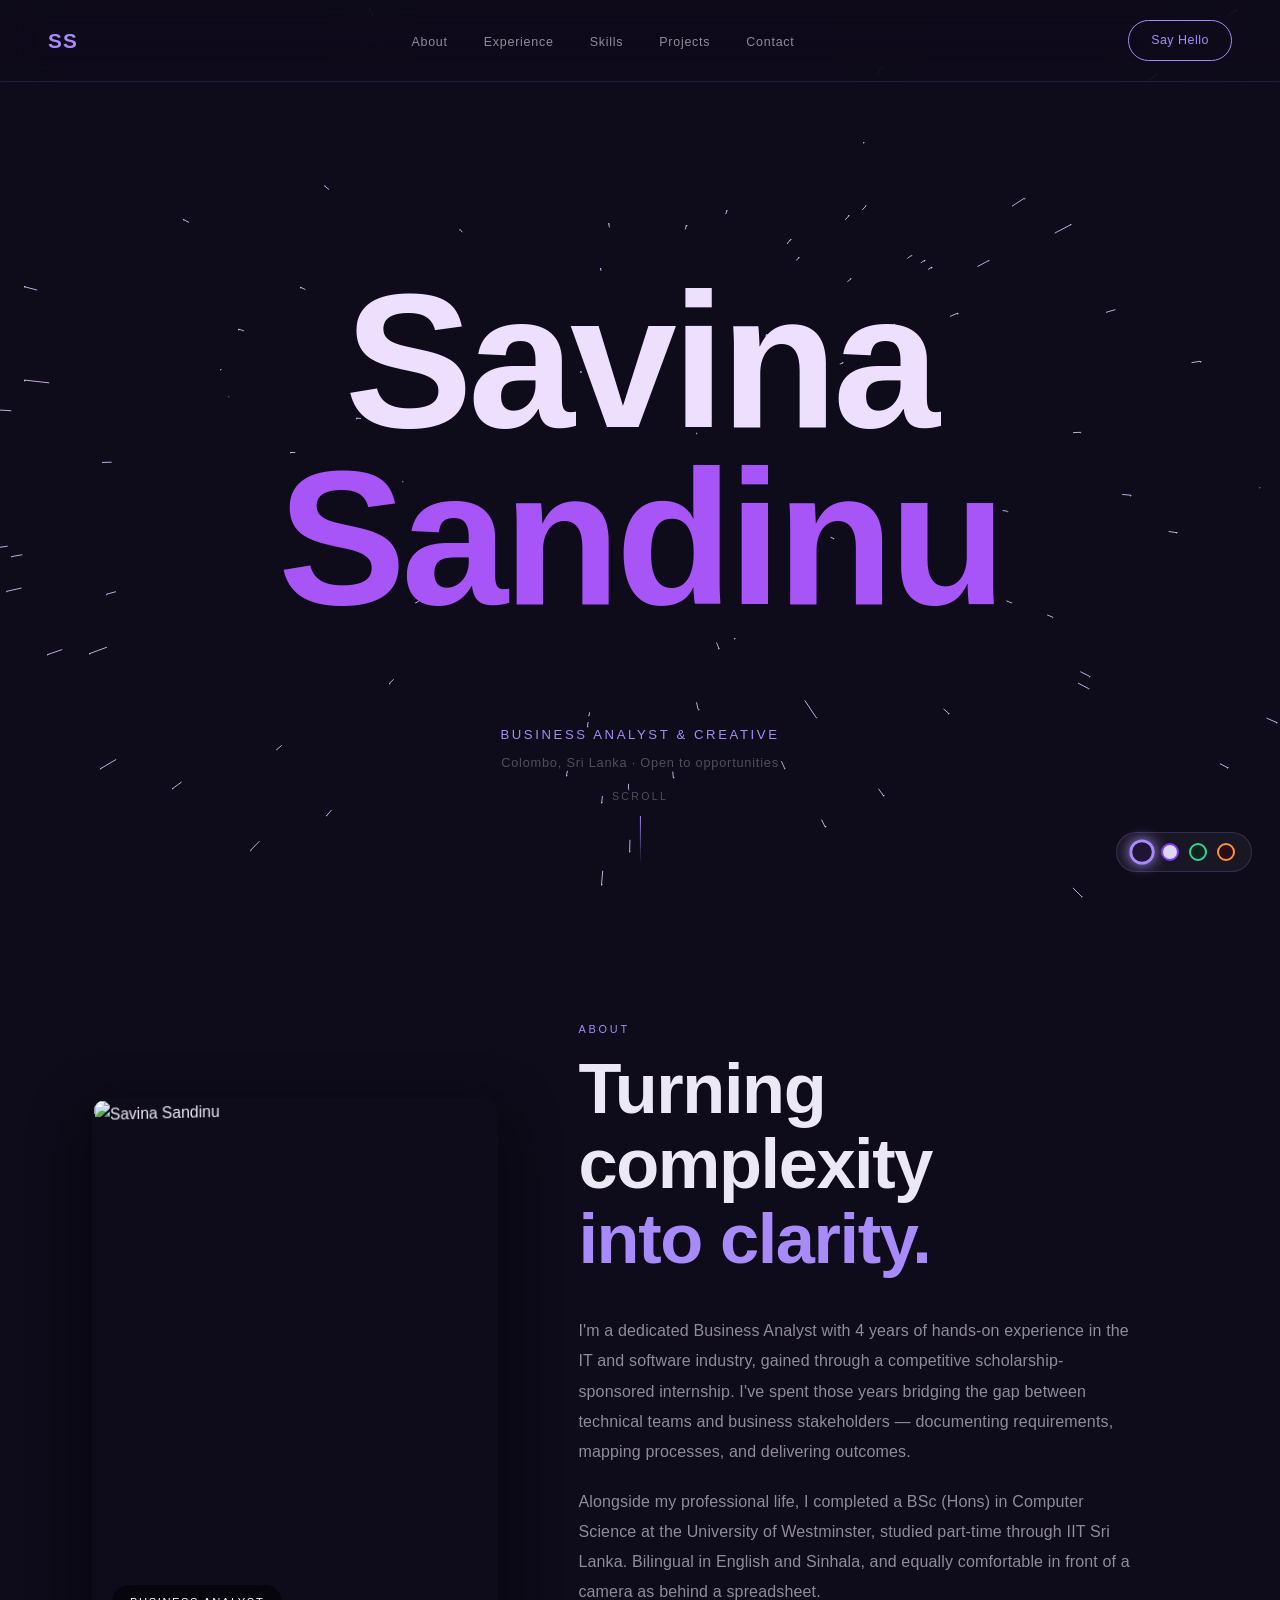
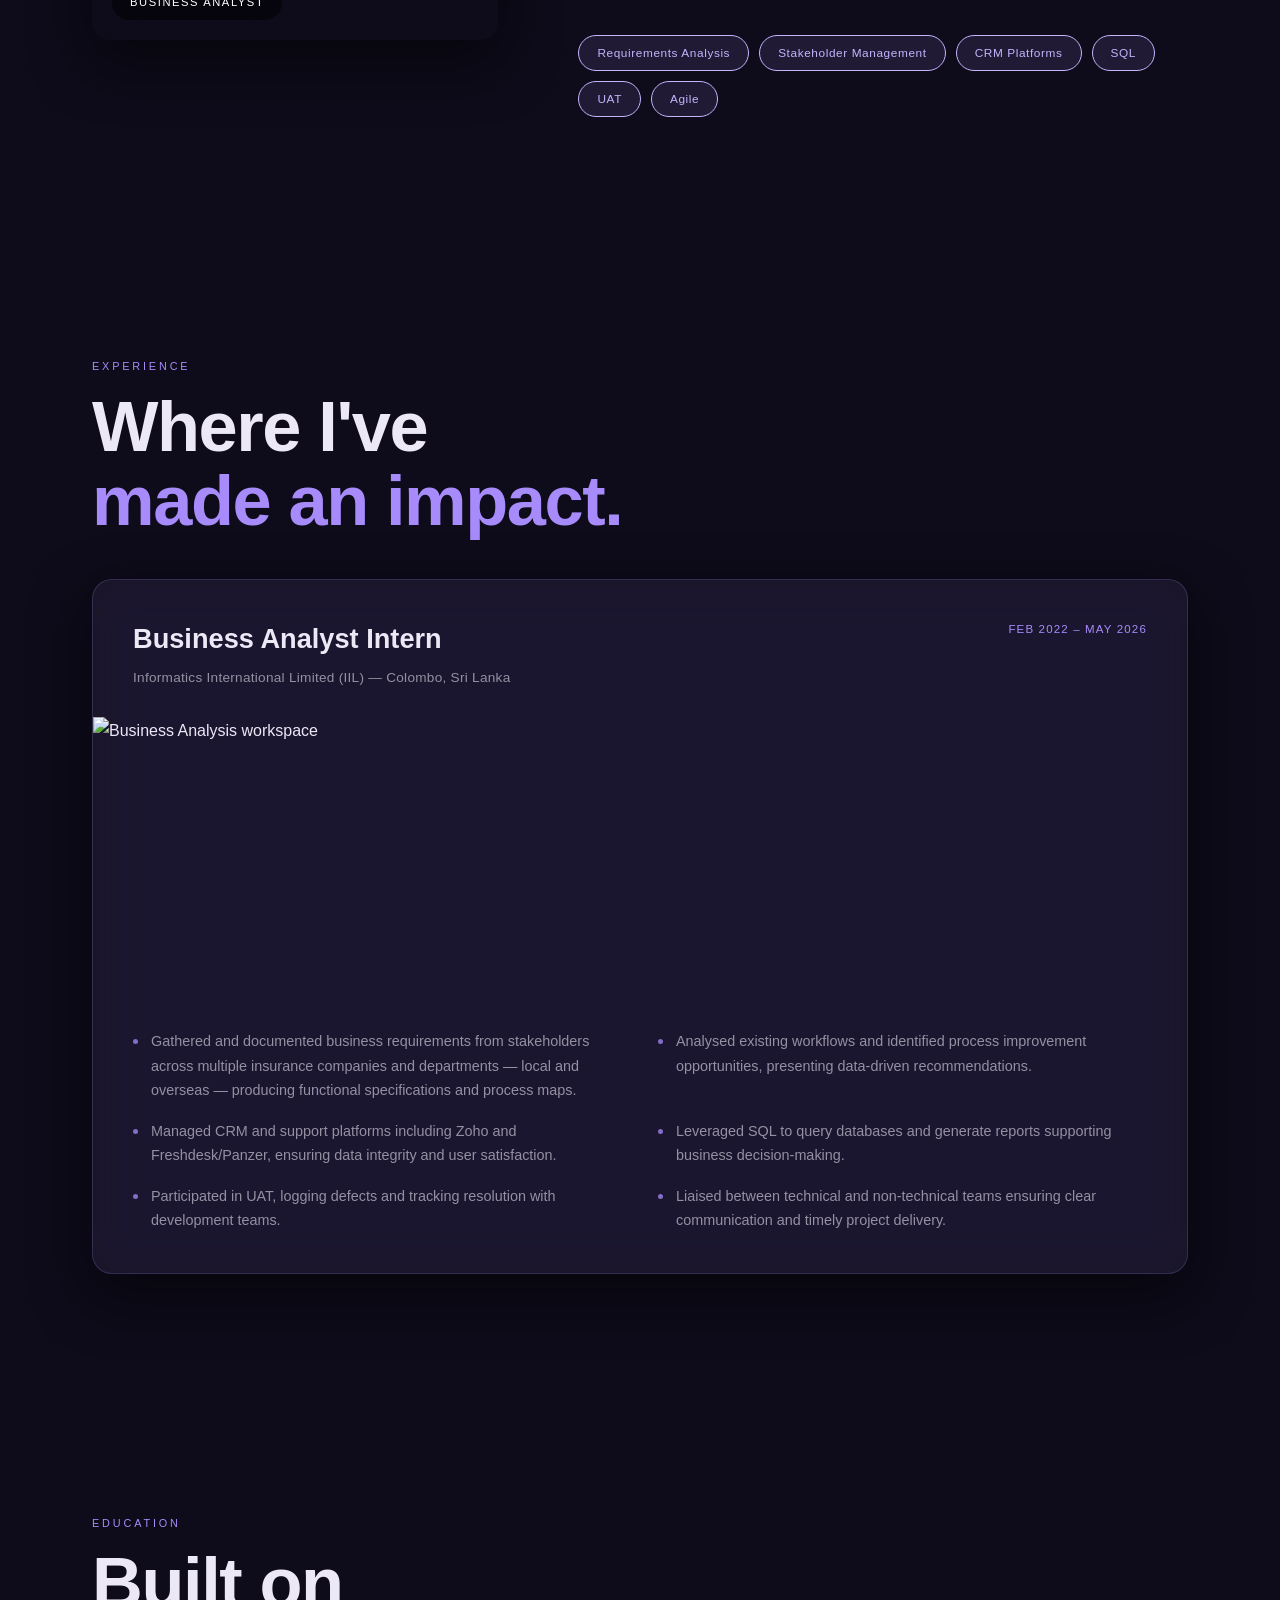
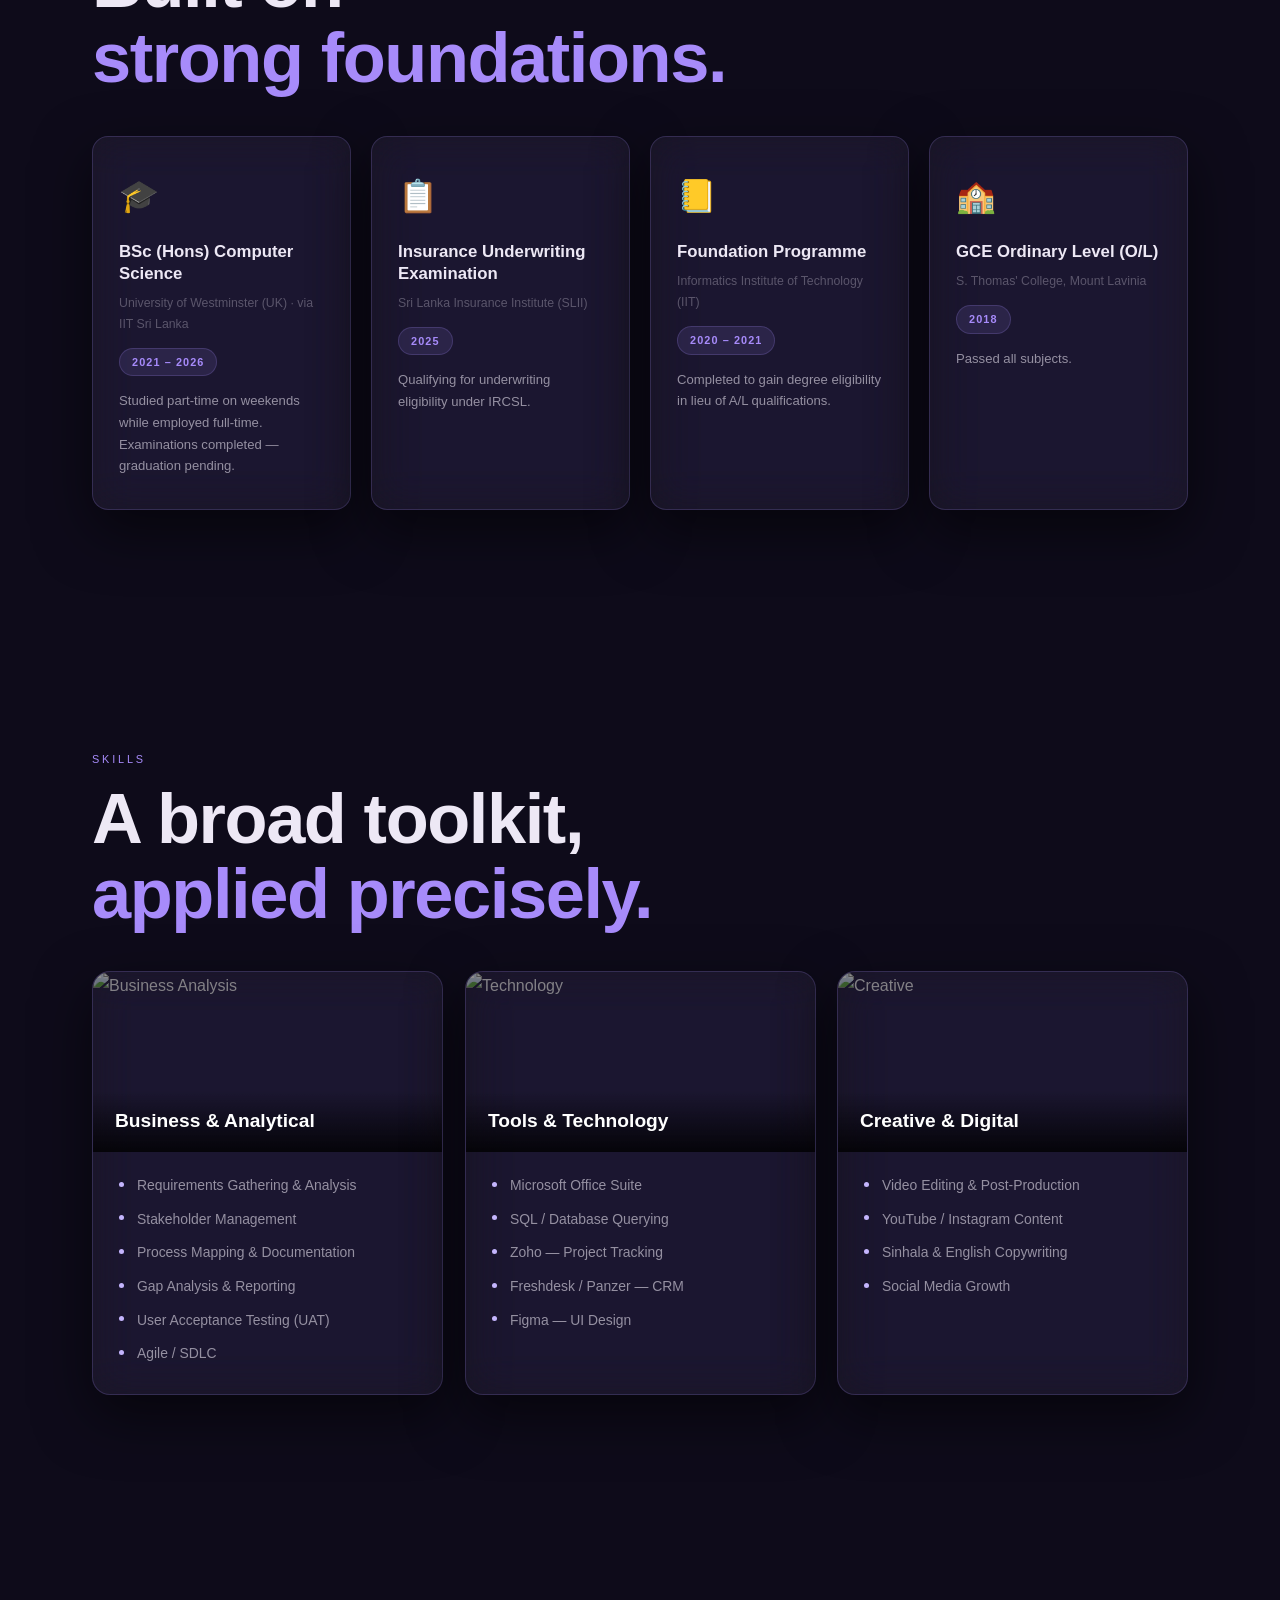
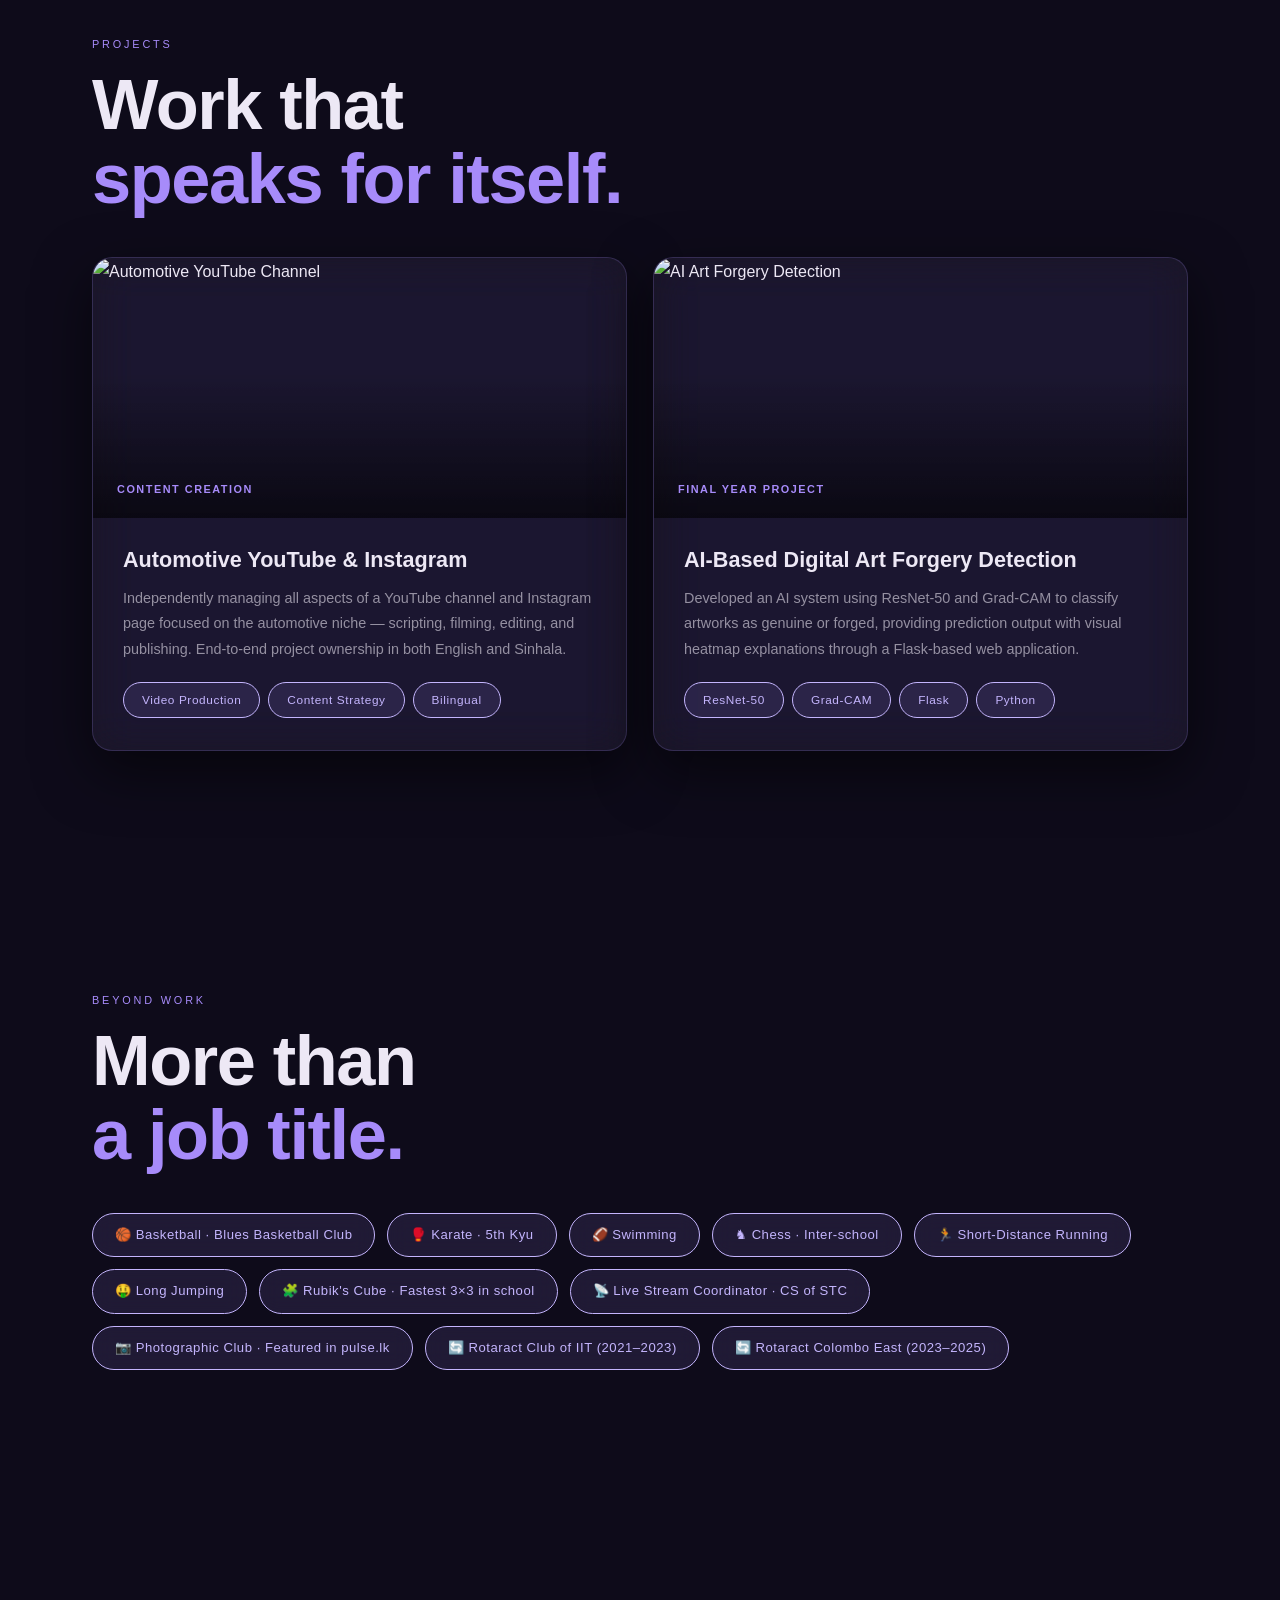
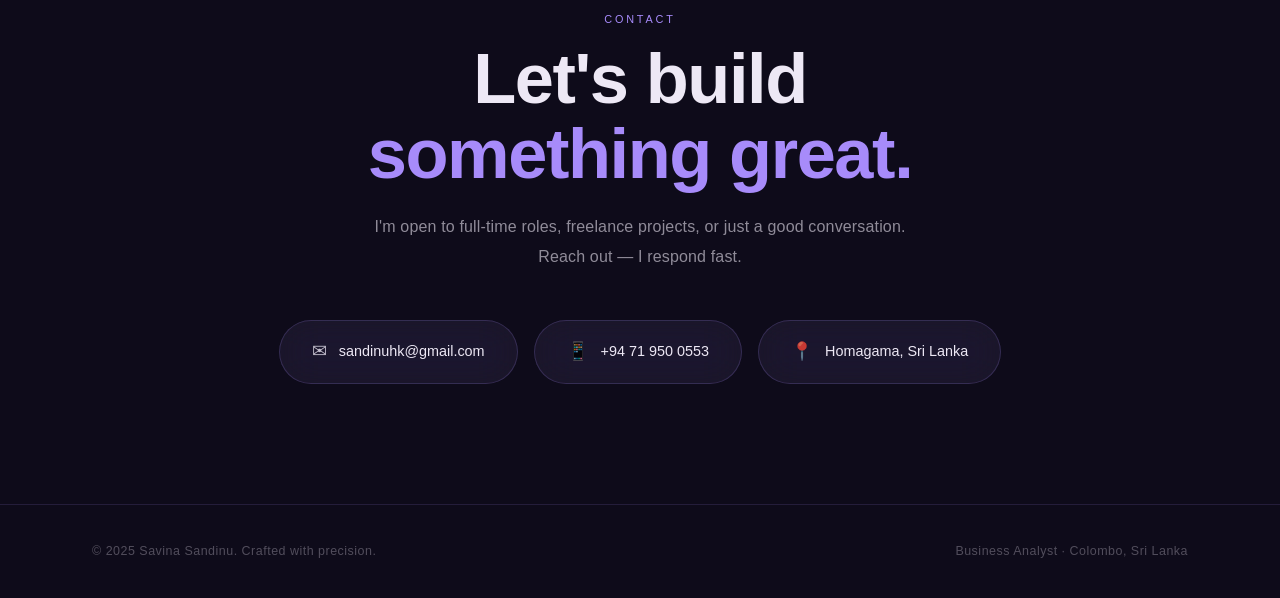
==== index.html @ 2f0456ff "Add files via upload" ====
<!DOCTYPE html>
<html lang="en" data-theme="dark">
<head>
  <meta charset="UTF-8" />
  <meta name="viewport" content="width=device-width, initial-scale=1.0" />
  <title>Savina Sandinu — Business Analyst</title>
  <link rel="stylesheet" href="style.css" />
  <!-- Editorial New closest: Cormorant Garamond (high contrast italic display serif) -->
  <!-- Body: Syne (geometric, modern, like Neue Montreal) -->
</head>
<body>

  <!-- STAR FIELD CANVAS -->
  <canvas id="starCanvas"></canvas>

  <!-- NAV -->
  <nav class="nav" id="nav">
    <div class="nav-logo">SS</div>
    <ul class="nav-links">
      <li><a href="#about">About</a></li>
      <li><a href="#experience">Experience</a></li>
      <li><a href="#skills">Skills</a></li>
      <li><a href="#projects">Projects</a></li>
      <li><a href="#contact">Contact</a></li>
    </ul>
    <a href="mailto:sandinuhk@gmail.com" class="nav-cta">Say Hello</a>
  </nav>

  <!-- HERO -->
  <section class="hero" id="hero">
    <div class="hero-name-wrap" id="heroNameWrap">
      <h1 class="hero-name" id="heroName">
        <span class="name-line name-first">Savina</span>
        <span class="name-line name-last">Sandinu</span>
      </h1>
    </div>
    <div class="hero-meta" id="heroMeta">
      <p class="hero-role">Business Analyst &amp; Creative</p>
      <p class="hero-location">Colombo, Sri Lanka &middot; Open to opportunities</p>
    </div>
    <div class="hero-scroll-hint">
      <span>Scroll</span>
      <div class="scroll-line"></div>
    </div>
  </section>

  <!-- ABOUT -->
  <section class="section about-section" id="about">
    <div class="container">
      <div class="about-grid">
        <div class="about-photo-wrap" id="aboutPhoto">
          <div class="photo-frame tilt-card">
            <img
              src="images/myimage.png"
              alt="Savina Sandinu"
              class="about-img"
              id="profileImg"
            />
            <div class="photo-overlay-tag">Business Analyst</div>
          </div>
        </div>
        <div class="about-text">
          <p class="section-label reveal-up">About</p>
          <h2 class="section-heading reveal-up">Turning complexity<br /><em>into clarity.</em></h2>
          <p class="body-text reveal-up">
            I'm a dedicated Business Analyst with 4 years of hands-on experience in the IT and software industry, gained through a competitive scholarship-sponsored internship. I've spent those years bridging the gap between technical teams and business stakeholders — documenting requirements, mapping processes, and delivering outcomes.
          </p>
          <p class="body-text reveal-up">
            Alongside my professional life, I completed a BSc (Hons) in Computer Science at the University of Westminster, studied part-time through IIT Sri Lanka. Bilingual in English and Sinhala, and equally comfortable in front of a camera as behind a spreadsheet.
          </p>
          <div class="about-tags reveal-up">
            <span class="tag">Requirements Analysis</span>
            <span class="tag">Stakeholder Management</span>
            <span class="tag">CRM Platforms</span>
            <span class="tag">SQL</span>
            <span class="tag">UAT</span>
            <span class="tag">Agile</span>
          </div>
        </div>
      </div>
    </div>
  </section>

  <!-- EXPERIENCE -->
  <section class="section experience-section" id="experience">
    <div class="container">
      <p class="section-label reveal-up">Experience</p>
      <h2 class="section-heading reveal-up">Where I've<br /><em>made an impact.</em></h2>
      <div class="exp-list">
        <div class="exp-item glass-card tilt-card reveal-up">
          <div class="exp-header">
            <div>
              <h3 class="exp-title">Business Analyst Intern</h3>
              <p class="exp-company">Informatics International Limited (IIL) &mdash; Colombo, Sri Lanka</p>
            </div>
            <span class="exp-date">Feb 2022 &ndash; May 2026</span>
          </div>
          <div class="exp-img-wrap">
            <img src="https://images.unsplash.com/photo-1553877522-43269d4ea984?w=1200&q=80" alt="Business Analysis workspace" class="exp-img" />
          </div>
          <ul class="exp-bullets">
            <li>Gathered and documented business requirements from stakeholders across multiple insurance companies and departments &mdash; local and overseas &mdash; producing functional specifications and process maps.</li>
            <li>Analysed existing workflows and identified process improvement opportunities, presenting data-driven recommendations.</li>
            <li>Managed CRM and support platforms including Zoho and Freshdesk/Panzer, ensuring data integrity and user satisfaction.</li>
            <li>Leveraged SQL to query databases and generate reports supporting business decision-making.</li>
            <li>Participated in UAT, logging defects and tracking resolution with development teams.</li>
            <li>Liaised between technical and non-technical teams ensuring clear communication and timely project delivery.</li>
          </ul>
        </div>
      </div>
    </div>
  </section>

  <!-- EDUCATION -->
  <section class="section edu-section" id="education">
    <div class="container">
      <p class="section-label reveal-up">Education</p>
      <h2 class="section-heading reveal-up">Built on<br /><em>strong foundations.</em></h2>
      <div class="edu-grid">
        <div class="edu-card glass-card tilt-card reveal-up">
          <div class="edu-icon">&#127891;</div>
          <h3>BSc (Hons) Computer Science</h3>
          <p class="edu-sub">University of Westminster (UK) &middot; via IIT Sri Lanka</p>
          <span class="edu-year">2021 &ndash; 2026</span>
          <p class="edu-note">Studied part-time on weekends while employed full-time. Examinations completed &mdash; graduation pending.</p>
        </div>
        <div class="edu-card glass-card tilt-card reveal-up">
          <div class="edu-icon">&#128203;</div>
          <h3>Insurance Underwriting Examination</h3>
          <p class="edu-sub">Sri Lanka Insurance Institute (SLII)</p>
          <span class="edu-year">2025</span>
          <p class="edu-note">Qualifying for underwriting eligibility under IRCSL.</p>
        </div>
        <div class="edu-card glass-card tilt-card reveal-up">
          <div class="edu-icon">&#128210;</div>
          <h3>Foundation Programme</h3>
          <p class="edu-sub">Informatics Institute of Technology (IIT)</p>
          <span class="edu-year">2020 &ndash; 2021</span>
          <p class="edu-note">Completed to gain degree eligibility in lieu of A/L qualifications.</p>
        </div>
        <div class="edu-card glass-card tilt-card reveal-up">
          <div class="edu-icon">&#127979;</div>
          <h3>GCE Ordinary Level (O/L)</h3>
          <p class="edu-sub">S. Thomas' College, Mount Lavinia</p>
          <span class="edu-year">2018</span>
          <p class="edu-note">Passed all subjects.</p>
        </div>
      </div>
    </div>
  </section>

  <!-- SKILLS -->
  <section class="section skills-section" id="skills">
    <div class="container">
      <p class="section-label reveal-up">Skills</p>
      <h2 class="section-heading reveal-up">A broad toolkit,<br /><em>applied precisely.</em></h2>
      <div class="skills-grid">
        <div class="skill-group glass-card tilt-card reveal-up">
          <div class="skill-group-header">
            <img src="https://images.unsplash.com/photo-1611532736597-de2d4265fba3?w=600&q=80" alt="Business Analysis" class="skill-group-img" />
            <h3>Business &amp; Analytical</h3>
          </div>
          <ul class="skill-list">
            <li>Requirements Gathering &amp; Analysis</li>
            <li>Stakeholder Management</li>
            <li>Process Mapping &amp; Documentation</li>
            <li>Gap Analysis &amp; Reporting</li>
            <li>User Acceptance Testing (UAT)</li>
            <li>Agile / SDLC</li>
          </ul>
        </div>
        <div class="skill-group glass-card tilt-card reveal-up">
          <div class="skill-group-header">
            <img src="https://images.unsplash.com/photo-1461749280684-dccba630e2f6?w=600&q=80" alt="Technology" class="skill-group-img" />
            <h3>Tools &amp; Technology</h3>
          </div>
          <ul class="skill-list">
            <li>Microsoft Office Suite</li>
            <li>SQL / Database Querying</li>
            <li>Zoho &mdash; Project Tracking</li>
            <li>Freshdesk / Panzer &mdash; CRM</li>
            <li>Figma &mdash; UI Design</li>
          </ul>
        </div>
        <div class="skill-group glass-card tilt-card reveal-up">
          <div class="skill-group-header">
            <img src="https://images.unsplash.com/photo-1574717024453-354056afd6fc?w=600&q=80" alt="Creative" class="skill-group-img" />
            <h3>Creative &amp; Digital</h3>
          </div>
          <ul class="skill-list">
            <li>Video Editing &amp; Post-Production</li>
            <li>YouTube / Instagram Content</li>
            <li>Sinhala &amp; English Copywriting</li>
            <li>Social Media Growth</li>
          </ul>
        </div>
      </div>
    </div>
  </section>

  <!-- PROJECTS -->
  <section class="section projects-section" id="projects">
    <div class="container">
      <p class="section-label reveal-up">Projects</p>
      <h2 class="section-heading reveal-up">Work that<br /><em>speaks for itself.</em></h2>
      <div class="projects-grid">
        <div class="project-card glass-card tilt-card reveal-up">
          <div class="project-img-wrap">
            <img src="https://images.unsplash.com/photo-1492144534655-ae79c964c9d7?w=900&q=80" alt="Automotive YouTube Channel" class="project-img" />
            <div class="project-img-overlay"><span>Content Creation</span></div>
          </div>
          <div class="project-body">
            <h3>Automotive YouTube &amp; Instagram</h3>
            <p>Independently managing all aspects of a YouTube channel and Instagram page focused on the automotive niche &mdash; scripting, filming, editing, and publishing. End-to-end project ownership in both English and Sinhala.</p>
            <div class="project-tags">
              <span class="tag">Video Production</span>
              <span class="tag">Content Strategy</span>
              <span class="tag">Bilingual</span>
            </div>
          </div>
        </div>
        <div class="project-card glass-card tilt-card reveal-up">
          <div class="project-img-wrap">
            <img src="https://images.unsplash.com/photo-1677756119517-756a188d2d94?w=900&q=80" alt="AI Art Forgery Detection" class="project-img" />
            <div class="project-img-overlay"><span>Final Year Project</span></div>
          </div>
          <div class="project-body">
            <h3>AI-Based Digital Art Forgery Detection</h3>
            <p>Developed an AI system using ResNet-50 and Grad-CAM to classify artworks as genuine or forged, providing prediction output with visual heatmap explanations through a Flask-based web application.</p>
            <div class="project-tags">
              <span class="tag">ResNet-50</span>
              <span class="tag">Grad-CAM</span>
              <span class="tag">Flask</span>
              <span class="tag">Python</span>
            </div>
          </div>
        </div>
      </div>
    </div>
  </section>

  <!-- EXTRAS / Beyond Work -->
  <section class="section extras-section" id="extras">
    <div class="container">
      <p class="section-label reveal-up">Beyond Work</p>
      <h2 class="section-heading reveal-up">More than<br /><em>a job title.</em></h2>
      <div class="extras-pills reveal-up">
        <span class="tag extra-tag">&#127936; Basketball &middot; Blues Basketball Club</span>
        <span class="tag extra-tag">&#129354; Karate &middot; 5th Kyu</span>
        <span class="tag extra-tag">&#127944; Swimming</span>
        <span class="tag extra-tag">&#9822;&#65039; Chess &middot; Inter-school</span>
        <span class="tag extra-tag">&#127939; Short-Distance Running</span>
        <span class="tag extra-tag">&#129297; Long Jumping</span>
        <span class="tag extra-tag">&#129513; Rubik's Cube &middot; Fastest 3&times;3 in school</span>
        <span class="tag extra-tag">&#128225; Live Stream Coordinator &middot; CS of STC</span>
        <span class="tag extra-tag">&#128247; Photographic Club &middot; Featured in pulse.lk</span>
        <span class="tag extra-tag">&#128260; Rotaract Club of IIT (2021&ndash;2023)</span>
        <span class="tag extra-tag">&#128260; Rotaract Colombo East (2023&ndash;2025)</span>
      </div>
    </div>
  </section>

  <!-- CONTACT -->
  <section class="section contact-section" id="contact">
    <div class="container contact-container">
      <p class="section-label reveal-up">Contact</p>
      <h2 class="section-heading reveal-up contact-heading">Let's build<br /><em>something great.</em></h2>
      <p class="body-text reveal-up contact-sub">I'm open to full-time roles, freelance projects, or just a good conversation. Reach out &mdash; I respond fast.</p>
      <div class="contact-links reveal-up">
        <a href="mailto:sandinuhk@gmail.com" class="contact-pill glass-card">
          <span class="pill-icon">&#9993;</span>
          <span>sandinuhk@gmail.com</span>
        </a>
        <a href="tel:+94719500553" class="contact-pill glass-card">
          <span class="pill-icon">&#128241;</span>
          <span>+94 71 950 0553</span>
        </a>
        <a href="#" class="contact-pill glass-card">
          <span class="pill-icon">&#128205;</span>
          <span>Homagama, Sri Lanka</span>
        </a>
      </div>
    </div>
  </section>

  <!-- FOOTER -->
  <footer class="footer">
    <div class="container footer-inner">
      <p>&copy; 2025 Savina Sandinu. Crafted with precision.</p>
      <p class="footer-sub">Business Analyst &middot; Colombo, Sri Lanka</p>
    </div>
  </footer>

  <!-- THEME SWITCHER — bottom right -->
  <div class="theme-switcher" id="themeSwitcher">
    <button class="theme-btn active" data-theme="dark" title="Dark"></button>
    <button class="theme-btn" data-theme="light" title="Light"></button>
    <button class="theme-btn" data-theme="forest" title="Forest"></button>
    <button class="theme-btn" data-theme="dusk" title="Dusk"></button>
  </div>

  <script src="script.js"></script>
</body>
</html>
---- style.css ----
/* ============================================================
   SAVINA SANDINU PORTFOLIO — style.css
   
   FONT: SF Pro Display / SF Pro Text (Apple system font)
   Applied uniformly to ALL text — headings, body, labels, nav.
   On Apple devices loads SF Pro natively. Elsewhere: Helvetica Neue.
   ============================================================ */



:root {
  /* Apple's exact SF Pro font stack */
  --ff-body: -apple-system, BlinkMacSystemFont, "SF Pro Display", "SF Pro Text", "Helvetica Neue", Arial, sans-serif;
             
  /* Display headings — heavier weight, tighter tracking */
  --ff-head: -apple-system, BlinkMacSystemFont, "SF Pro Display", "SF Pro Text", "Helvetica Neue", Arial, sans-serif;

  --transition-fast: 0.25s cubic-bezier(0.4, 0, 0.2, 1);
  --transition-med:  0.55s cubic-bezier(0.4, 0, 0.2, 1);
  --transition-slow: 0.85s cubic-bezier(0.4, 0, 0.2, 1);
}

/* ---- DARK (default) ---- */
[data-theme="dark"] {
  --bg:           #0e0b1a;
  --text-primary: #ede8f5;
  --text-sec:     rgba(237,232,245,0.58);
  --text-muted:   rgba(237,232,245,0.30);
  --accent:       #a78bfa;
  --accent-2:     #c4b5fd;
  --name-first:   #ede0ff;
  --name-last:    #a855f7;
  --border:       rgba(167,139,250,0.14);
  --glass-bg:     rgba(255,255,255,0.05);
  --glass-border: rgba(167,139,250,0.20);
  --tag-bg:       rgba(167,139,250,0.12);
  --tag-color:    #c4b5fd;
  --nav-bg:       rgba(14,11,26,0.80);
  --shadow:       0 20px 56px rgba(0,0,0,0.55);
  --star-r: 220; --star-g: 200; --star-b: 255;
}

/* ---- LIGHT ---- */
[data-theme="light"] {
  --bg:           #f2f0f8;
  --text-primary: #1a1628;
  --text-sec:     rgba(26,22,40,0.62);
  --text-muted:   rgba(26,22,40,0.36);
  --accent:       #7c3aed;
  --accent-2:     #6d28d9;
  --name-first:   #2e1a6e;
  --name-last:    #7c3aed;
  --border:       rgba(124,58,237,0.15);
  --glass-bg:     rgba(255,255,255,0.55);
  --glass-border: rgba(124,58,237,0.20);
  --tag-bg:       rgba(124,58,237,0.10);
  --tag-color:    #7c3aed;
  --nav-bg:       rgba(242,240,248,0.85);
  --shadow:       0 12px 40px rgba(0,0,0,0.10);
  --star-r: 100; --star-g: 80; --star-b: 200;
}

/* ---- FOREST ---- */
[data-theme="forest"] {
  --bg:           #080f0c;
  --text-primary: #d8f0e6;
  --text-sec:     rgba(216,240,230,0.56);
  --text-muted:   rgba(216,240,230,0.30);
  --accent:       #34d399;
  --accent-2:     #6ee7b7;
  --name-first:   #c6f6e2;
  --name-last:    #34d399;
  --border:       rgba(52,211,153,0.14);
  --glass-bg:     rgba(255,255,255,0.04);
  --glass-border: rgba(52,211,153,0.20);
  --tag-bg:       rgba(52,211,153,0.10);
  --tag-color:    #6ee7b7;
  --nav-bg:       rgba(8,15,12,0.85);
  --shadow:       0 20px 56px rgba(0,0,0,0.60);
  --star-r: 80; --star-g: 230; --star-b: 140;
}

/* ---- DUSK ---- */
[data-theme="dusk"] {
  --bg:           #100810;
  --text-primary: #fde8d8;
  --text-sec:     rgba(253,232,216,0.56);
  --text-muted:   rgba(253,232,216,0.30);
  --accent:       #fb923c;
  --accent-2:     #fdba74;
  --name-first:   #ffe0cc;
  --name-last:    #fb923c;
  --border:       rgba(251,146,60,0.15);
  --glass-bg:     rgba(255,255,255,0.04);
  --glass-border: rgba(251,146,60,0.22);
  --tag-bg:       rgba(251,146,60,0.10);
  --tag-color:    #fdba74;
  --nav-bg:       rgba(16,8,16,0.85);
  --shadow:       0 20px 56px rgba(0,0,0,0.65);
  --star-r: 255; --star-g: 160; --star-b: 80;
}

/* ============================================================
   RESET & BASE
   ============================================================ */
*, *::before, *::after { box-sizing: border-box; margin: 0; padding: 0; }
html { scroll-behavior: smooth; font-size: 16px; }

body {
  background: var(--bg);
  color: var(--text-primary);
  font-family: var(--ff-body);
  font-weight: 400;
  line-height: 1.7;
  overflow-x: hidden;
  transition: background var(--transition-med), color var(--transition-med);
  -webkit-font-smoothing: antialiased;
  -moz-osx-font-smoothing: grayscale;
}

a { color: inherit; text-decoration: none; }
img { display: block; width: 100%; }
ul { list-style: none; }

.container {
  max-width: 1160px;
  margin: 0 auto;
  padding: 0 32px;
}

/* ============================================================
   STAR CANVAS — fixed behind everything
   ============================================================ */
#starCanvas {
  position: fixed;
  top: 0; left: 0;
  width: 100%; height: 100%;
  z-index: 0;
  pointer-events: none;
  /* GPU-composited layer — prevents repaints */
  will-change: transform;
  transform: translateZ(0);
}

.nav, .hero, .section, .footer, .theme-switcher {
  position: relative;
  z-index: 1;
}

/* ============================================================
   GLASS CARD
   ============================================================ */
.glass-card {
  background: var(--glass-bg);
  border: 1px solid var(--glass-border);
  backdrop-filter: blur(20px) saturate(1.8);
  -webkit-backdrop-filter: blur(20px) saturate(1.8);
}

/* ============================================================
   THEME SWITCHER — bottom right
   ============================================================ */
.theme-switcher {
  position: fixed;
  bottom: 28px;
  right: 28px;
  z-index: 1000;
  display: flex;
  flex-direction: row;
  gap: 10px;
  padding: 10px 16px;
  border-radius: 50px;
  background: var(--glass-bg);
  border: 1px solid var(--glass-border);
  backdrop-filter: blur(20px);
  -webkit-backdrop-filter: blur(20px);
}

.theme-btn {
  width: 18px; height: 18px;
  border-radius: 50%;
  border: 2px solid transparent;
  cursor: pointer;
  transition: transform var(--transition-fast), box-shadow var(--transition-fast);
  outline: none;
}
.theme-btn[data-theme="dark"]   { background: #1e1535; border-color: #a78bfa; }
.theme-btn[data-theme="light"]  { background: #ddd8f0; border-color: #7c3aed; }
.theme-btn[data-theme="forest"] { background: #0d2218; border-color: #34d399; }
.theme-btn[data-theme="dusk"]   { background: #2a0d18; border-color: #fb923c; }
.theme-btn:hover, .theme-btn.active {
  transform: scale(1.4);
  box-shadow: 0 0 10px var(--accent);
  border-color: var(--accent) !important;
}

/* ============================================================
   NAV
   ============================================================ */
.nav {
  position: fixed;
  top: 0; left: 0; right: 0;
  z-index: 900;
  display: flex;
  align-items: center;
  justify-content: space-between;
  padding: 20px 48px;
  background: var(--nav-bg);
  backdrop-filter: blur(24px) saturate(1.5);
  -webkit-backdrop-filter: blur(24px) saturate(1.5);
  border-bottom: 1px solid var(--border);
  transition: padding var(--transition-fast), background var(--transition-med);
}
.nav.scrolled { padding: 13px 48px; }

.nav-logo {
  font-family: var(--ff-head);
  font-size: 1.3rem;
  font-weight: 700;
  color: var(--accent);
  letter-spacing: 0.05em;
}

.nav-links { display: flex; gap: 36px; }

.nav-links a {
  font-family: var(--ff-body);
  font-size: 0.78rem;
  font-weight: 400;
  letter-spacing: 0.06em;
  color: var(--text-sec);
  position: relative;
  transition: color var(--transition-fast);
}
.nav-links a::after {
  content: '';
  position: absolute;
  bottom: -3px; left: 0;
  width: 0; height: 1px;
  background: var(--accent);
  transition: width var(--transition-fast);
}
.nav-links a:hover { color: var(--text-primary); }
.nav-links a:hover::after { width: 100%; }

.nav-cta {
  font-family: var(--ff-body);
  font-size: 0.78rem;
  font-weight: 500;
  letter-spacing: 0.04em;
  padding: 9px 22px;
  border-radius: 40px;
  border: 1px solid var(--accent);
  color: var(--accent);
  transition: background var(--transition-fast), color var(--transition-fast);
}
.nav-cta:hover { background: var(--accent); color: var(--bg); }

/* ============================================================
   HERO
   ============================================================ */
.hero {
  height: 100vh;
  min-height: 600px;
  display: flex;
  flex-direction: column;
  align-items: center;
  justify-content: center;
  overflow: hidden;
}

.hero-name-wrap {
  text-align: center;
  will-change: transform;
}

.hero-name {
  font-family: var(--ff-head);
  font-size: clamp(5.5rem, 15vw, 15rem);
  font-weight: 700;
  line-height: 0.88;
  letter-spacing: -0.025em;
  display: flex;
  flex-direction: column;
  gap: 0.04em;
  will-change: transform, opacity;
}

.name-first { color: var(--name-first); font-style: normal; }
.name-last  { color: var(--name-last);  font-style: normal; }

.hero-meta {
  position: absolute;
  bottom: 14vh;
  text-align: center;
  transition: opacity var(--transition-med);
}

.hero-role {
  font-family: var(--ff-body);
  font-size: 0.82rem;
  font-weight: 500;
  letter-spacing: 0.20em;
  text-transform: uppercase;
  color: var(--accent);
  margin-bottom: 6px;
}

.hero-location {
  font-family: var(--ff-body);
  font-size: 0.80rem;
  color: var(--text-muted);
  letter-spacing: 0.06em;
  font-weight: 300;
}

.hero-scroll-hint {
  position: absolute;
  bottom: 36px;
  left: 50%;
  transform: translateX(-50%);
  display: flex;
  flex-direction: column;
  align-items: center;
  gap: 10px;
}
.hero-scroll-hint span {
  font-family: var(--ff-body);
  font-size: 0.66rem;
  letter-spacing: 0.22em;
  text-transform: uppercase;
  color: var(--text-muted);
  font-weight: 300;
}
.scroll-line {
  width: 1px;
  height: 48px;
  background: linear-gradient(to bottom, var(--accent), transparent);
  animation: scrollPulse 2.2s ease-in-out infinite;
}
@keyframes scrollPulse {
  0%, 100% { opacity: 0.3; }
  50%       { opacity: 1; }
}

/* ============================================================
   SECTIONS — seamless, no background blocking
   ============================================================ */
.section { padding: 120px 0; }

.about-section, .experience-section, .edu-section,
.skills-section, .projects-section, .extras-section,
.contact-section { background: transparent; }

.section-label {
  font-family: var(--ff-body);
  font-size: 0.68rem;
  letter-spacing: 0.26em;
  text-transform: uppercase;
  color: var(--accent);
  margin-bottom: 14px;
  font-weight: 500;
}

/* Display headings — Cormorant Garamond, editorial serif */
.section-heading {
  font-family: var(--ff-head);
  font-size: clamp(2.8rem, 5.5vw, 4.8rem);
  font-weight: 600;
  line-height: 1.06;
  letter-spacing: -0.02em;
  color: var(--text-primary);
  margin-bottom: 40px;
}
.section-heading em {
  font-style: normal;
  color: var(--accent);
}

/* Body text — Apple SF Pro system font */
.body-text {
  font-family: var(--ff-body);
  font-size: 1.0rem;
  color: var(--text-sec);
  line-height: 1.88;
  max-width: 560px;
  margin-bottom: 20px;
  font-weight: 300;
  letter-spacing: 0.01em;
}

/* ---- REVEAL ANIMATION ---- */
.reveal-up {
  opacity: 0;
  transform: translateY(38px);
  transition: opacity var(--transition-slow), transform var(--transition-slow);
}
.reveal-up.visible { opacity: 1; transform: translateY(0); }
.reveal-up.hidden-up { opacity: 0; transform: translateY(-28px); }
.reveal-up:nth-child(2) { transition-delay: 0.07s; }
.reveal-up:nth-child(3) { transition-delay: 0.14s; }
.reveal-up:nth-child(4) { transition-delay: 0.21s; }
.reveal-up:nth-child(5) { transition-delay: 0.28s; }
.reveal-up:nth-child(6) { transition-delay: 0.35s; }

.tilt-card { will-change: transform; }

/* ============================================================
   TAGS / PILLS
   ============================================================ */
.about-tags {
  display: flex;
  flex-wrap: wrap;
  gap: 10px;
  margin-top: 28px;
}

.tag {
  font-family: var(--ff-body);
  font-size: 0.74rem;
  font-weight: 500;
  letter-spacing: 0.05em;
  padding: 7px 18px;
  border-radius: 40px;
  background: var(--tag-bg);
  color: var(--tag-color);
  border: 1px solid var(--tag-color);
  transition: opacity var(--transition-fast), transform var(--transition-fast);
}
.tag:hover { opacity: 1; transform: translateY(-2px); }

/* ============================================================
   ABOUT
   ============================================================ */
.about-grid {
  display: grid;
  grid-template-columns: 1fr 1.5fr;
  gap: 80px;
  align-items: center;
}
.about-photo-wrap { perspective: 900px; }
.photo-frame {
  position: relative;
  border-radius: 18px;
  overflow: hidden;
  box-shadow: var(--shadow);
}
.about-img {
  width: 100%;
  aspect-ratio: 3/4;
  object-fit: cover;
  object-position: top center;
  display: block;
}
.photo-frame:hover .about-img { transform: scale(1.04); transition: transform 0.6s cubic-bezier(0.4,0,0.2,1); }
.photo-overlay-tag {
  position: absolute;
  bottom: 20px; left: 20px;
  background: rgba(0,0,0,0.50);
  backdrop-filter: blur(14px);
  color: #fff;
  font-family: var(--ff-body);
  font-size: 0.70rem;
  letter-spacing: 0.14em;
  text-transform: uppercase;
  padding: 8px 18px;
  border-radius: 40px;
  font-weight: 500;
}

/* ============================================================
   EXPERIENCE
   ============================================================ */
.exp-item { border-radius: 20px; overflow: hidden; box-shadow: var(--shadow); }
.exp-header {
  display: flex;
  justify-content: space-between;
  align-items: flex-start;
  gap: 20px;
  padding: 36px 40px 28px;
}
.exp-title {
  font-family: var(--ff-head);
  font-size: 1.7rem;
  font-weight: 600;
  color: var(--text-primary);
  margin-bottom: 4px;
}
.exp-company {
  font-family: var(--ff-body);
  font-size: 0.85rem;
  color: var(--text-sec);
  letter-spacing: 0.02em;
  font-weight: 300;
}
.exp-date {
  font-family: var(--ff-body);
  font-size: 0.72rem;
  color: var(--accent);
  letter-spacing: 0.10em;
  text-transform: uppercase;
  white-space: nowrap;
  padding-top: 4px;
  font-weight: 500;
}
.exp-img-wrap { width: 100%; height: 280px; overflow: hidden; }
.exp-img { width: 100%; height: 100%; object-fit: cover; transition: transform 0.8s cubic-bezier(0.4,0,0.2,1); }
.exp-item:hover .exp-img { transform: scale(1.04); }
.exp-bullets {
  padding: 32px 40px 40px;
  display: grid;
  grid-template-columns: 1fr 1fr;
  gap: 16px 36px;
}
.exp-bullets li {
  font-family: var(--ff-body);
  font-size: 0.9rem;
  color: var(--text-sec);
  padding-left: 18px;
  position: relative;
  line-height: 1.70;
  font-weight: 300;
}
.exp-bullets li::before {
  content: '';
  position: absolute;
  left: 0; top: 0.68em;
  width: 5px; height: 5px;
  border-radius: 50%;
  background: var(--accent);
  opacity: 0.75;
}

/* ============================================================
   EDUCATION
   ============================================================ */
.edu-grid {
  display: grid;
  grid-template-columns: repeat(4, 1fr);
  gap: 20px;
  margin-top: 16px;
}
.edu-card {
  border-radius: 16px;
  padding: 32px 26px;
  box-shadow: var(--shadow);
  transition: border-color var(--transition-fast);
}
.edu-card:hover { border-color: var(--accent); }
.edu-icon { font-size: 2rem; margin-bottom: 18px; display: block; }
.edu-card h3 {
  font-family: var(--ff-head);
  font-size: 1.05rem;
  font-weight: 600;
  color: var(--text-primary);
  margin-bottom: 8px;
  line-height: 1.3;
}
.edu-sub {
  font-family: var(--ff-body);
  font-size: 0.77rem;
  color: var(--text-muted);
  margin-bottom: 12px;
  font-weight: 300;
}
.edu-year {
  display: inline-block;
  font-family: var(--ff-body);
  font-size: 0.68rem;
  letter-spacing: 0.10em;
  padding: 4px 12px;
  border-radius: 40px;
  background: var(--tag-bg);
  color: var(--accent);
  font-weight: 600;
  margin-bottom: 14px;
  border: 1px solid var(--glass-border);
}
.edu-note {
  font-family: var(--ff-body);
  font-size: 0.82rem;
  color: var(--text-sec);
  line-height: 1.65;
  font-weight: 300;
}

/* ============================================================
   SKILLS
   ============================================================ */
.skills-grid {
  display: grid;
  grid-template-columns: repeat(3, 1fr);
  gap: 22px;
  margin-top: 16px;
}
.skill-group { border-radius: 18px; overflow: hidden; box-shadow: var(--shadow); transition: border-color var(--transition-fast); }
.skill-group:hover { border-color: var(--accent); }
.skill-group-header { position: relative; height: 180px; overflow: hidden; }
.skill-group-img {
  width: 100%; height: 100%;
  object-fit: cover;
  transition: transform 0.7s cubic-bezier(0.4,0,0.2,1);
  filter: brightness(0.55) saturate(0.75);
}
.skill-group:hover .skill-group-img { transform: scale(1.07); filter: brightness(0.65) saturate(1); }
.skill-group-header h3 {
  position: absolute;
  bottom: 0; left: 0; right: 0;
  padding: 14px 22px;
  font-family: var(--ff-head);
  font-size: 1.2rem;
  font-weight: 600;
  color: #fff;
  background: linear-gradient(to top, rgba(0,0,0,0.80) 0%, transparent 100%);
}
.skill-list { padding: 22px 26px 28px; display: flex; flex-direction: column; gap: 10px; }
.skill-list li {
  font-family: var(--ff-body);
  font-size: 0.87rem;
  color: var(--text-sec);
  padding-left: 18px;
  position: relative;
  font-weight: 300;
}
.skill-list li::before {
  content: '';
  position: absolute;
  left: 0; top: 0.55em;
  width: 5px; height: 5px;
  border-radius: 50%;
  background: var(--accent-2);
}

/* ============================================================
   PROJECTS
   ============================================================ */
.projects-grid { display: grid; grid-template-columns: 1fr 1fr; gap: 26px; margin-top: 16px; }
.project-card { border-radius: 20px; overflow: hidden; box-shadow: var(--shadow); transition: border-color var(--transition-fast); }
.project-card:hover { border-color: var(--accent); }
.project-img-wrap { position: relative; height: 260px; overflow: hidden; }
.project-img { width: 100%; height: 100%; object-fit: cover; transition: transform 0.75s cubic-bezier(0.4,0,0.2,1); }
.project-card:hover .project-img { transform: scale(1.06); }
.project-img-overlay {
  position: absolute; inset: 0;
  background: linear-gradient(to top, rgba(0,0,0,0.60) 0%, transparent 55%);
  display: flex; align-items: flex-end;
  padding: 20px 24px;
}
.project-img-overlay span {
  font-family: var(--ff-body);
  font-size: 0.68rem;
  letter-spacing: 0.14em;
  text-transform: uppercase;
  color: var(--accent);
  font-weight: 600;
}
.project-body { padding: 28px 30px 32px; }
.project-body h3 {
  font-family: var(--ff-head);
  font-size: 1.35rem;
  font-weight: 600;
  color: var(--text-primary);
  margin-bottom: 12px;
  line-height: 1.3;
}
.project-body p {
  font-family: var(--ff-body);
  font-size: 0.9rem;
  color: var(--text-sec);
  line-height: 1.76;
  margin-bottom: 20px;
  font-weight: 300;
}
.project-tags { display: flex; flex-wrap: wrap; gap: 8px; }

/* ============================================================
   EXTRAS
   ============================================================ */
.extras-section { overflow: hidden; }
.extras-pills { display: flex; flex-wrap: wrap; gap: 12px; margin-top: 16px; }
.extra-tag {
  font-size: 0.82rem;
  padding: 10px 22px;
  letter-spacing: 0.04em;
  backdrop-filter: blur(10px);
  -webkit-backdrop-filter: blur(10px);
  font-weight: 400;
}

/* ============================================================
   CONTACT
   ============================================================ */
.contact-container { text-align: center; }
.contact-heading { max-width: 700px; margin: 0 auto 20px; }
.contact-sub { margin: 0 auto 48px; text-align: center; }
.contact-links { display: flex; flex-wrap: wrap; justify-content: center; gap: 16px; }
.contact-pill {
  display: inline-flex;
  align-items: center;
  gap: 12px;
  padding: 16px 32px;
  border-radius: 60px;
  font-family: var(--ff-body);
  font-size: 0.9rem;
  color: var(--text-primary);
  font-weight: 400;
  transition: border-color var(--transition-fast), transform var(--transition-fast), background var(--transition-fast);
}
.contact-pill:hover { border-color: var(--accent); transform: translateY(-3px); background: var(--tag-bg); }
.pill-icon { font-size: 1.1rem; opacity: 0.8; }

/* ============================================================
   FOOTER
   ============================================================ */
.footer { padding: 36px 0; border-top: 1px solid var(--border); }
.footer-inner { display: flex; justify-content: space-between; align-items: center; }
.footer p {
  font-family: var(--ff-body);
  font-size: 0.78rem;
  color: var(--text-muted);
  letter-spacing: 0.04em;
  font-weight: 300;
}

/* ============================================================
   RESPONSIVE
   ============================================================ */
@media (max-width: 1024px) {
  .edu-grid { grid-template-columns: repeat(2,1fr); }
  .skills-grid { grid-template-columns: repeat(2,1fr); }
}
@media (max-width: 860px) {
  .nav { padding: 18px 24px; }
  .nav-links { display: none; }
  .about-grid { grid-template-columns: 1fr; gap: 44px; }
  .about-photo-wrap { max-width: 340px; margin: 0 auto; }
  .projects-grid { grid-template-columns: 1fr; }
  .exp-bullets { grid-template-columns: 1fr; }
  .exp-header { flex-direction: column; gap: 8px; }
  .footer-inner { flex-direction: column; gap: 8px; text-align: center; }
}
@media (max-width: 600px) {
  .section { padding: 80px 0; }
  .edu-grid { grid-template-columns: 1fr; }
  .skills-grid { grid-template-columns: 1fr; }
  .hero-name { font-size: clamp(3.8rem, 19vw, 7rem); }
  .theme-switcher { bottom: 16px; right: 16px; }
}
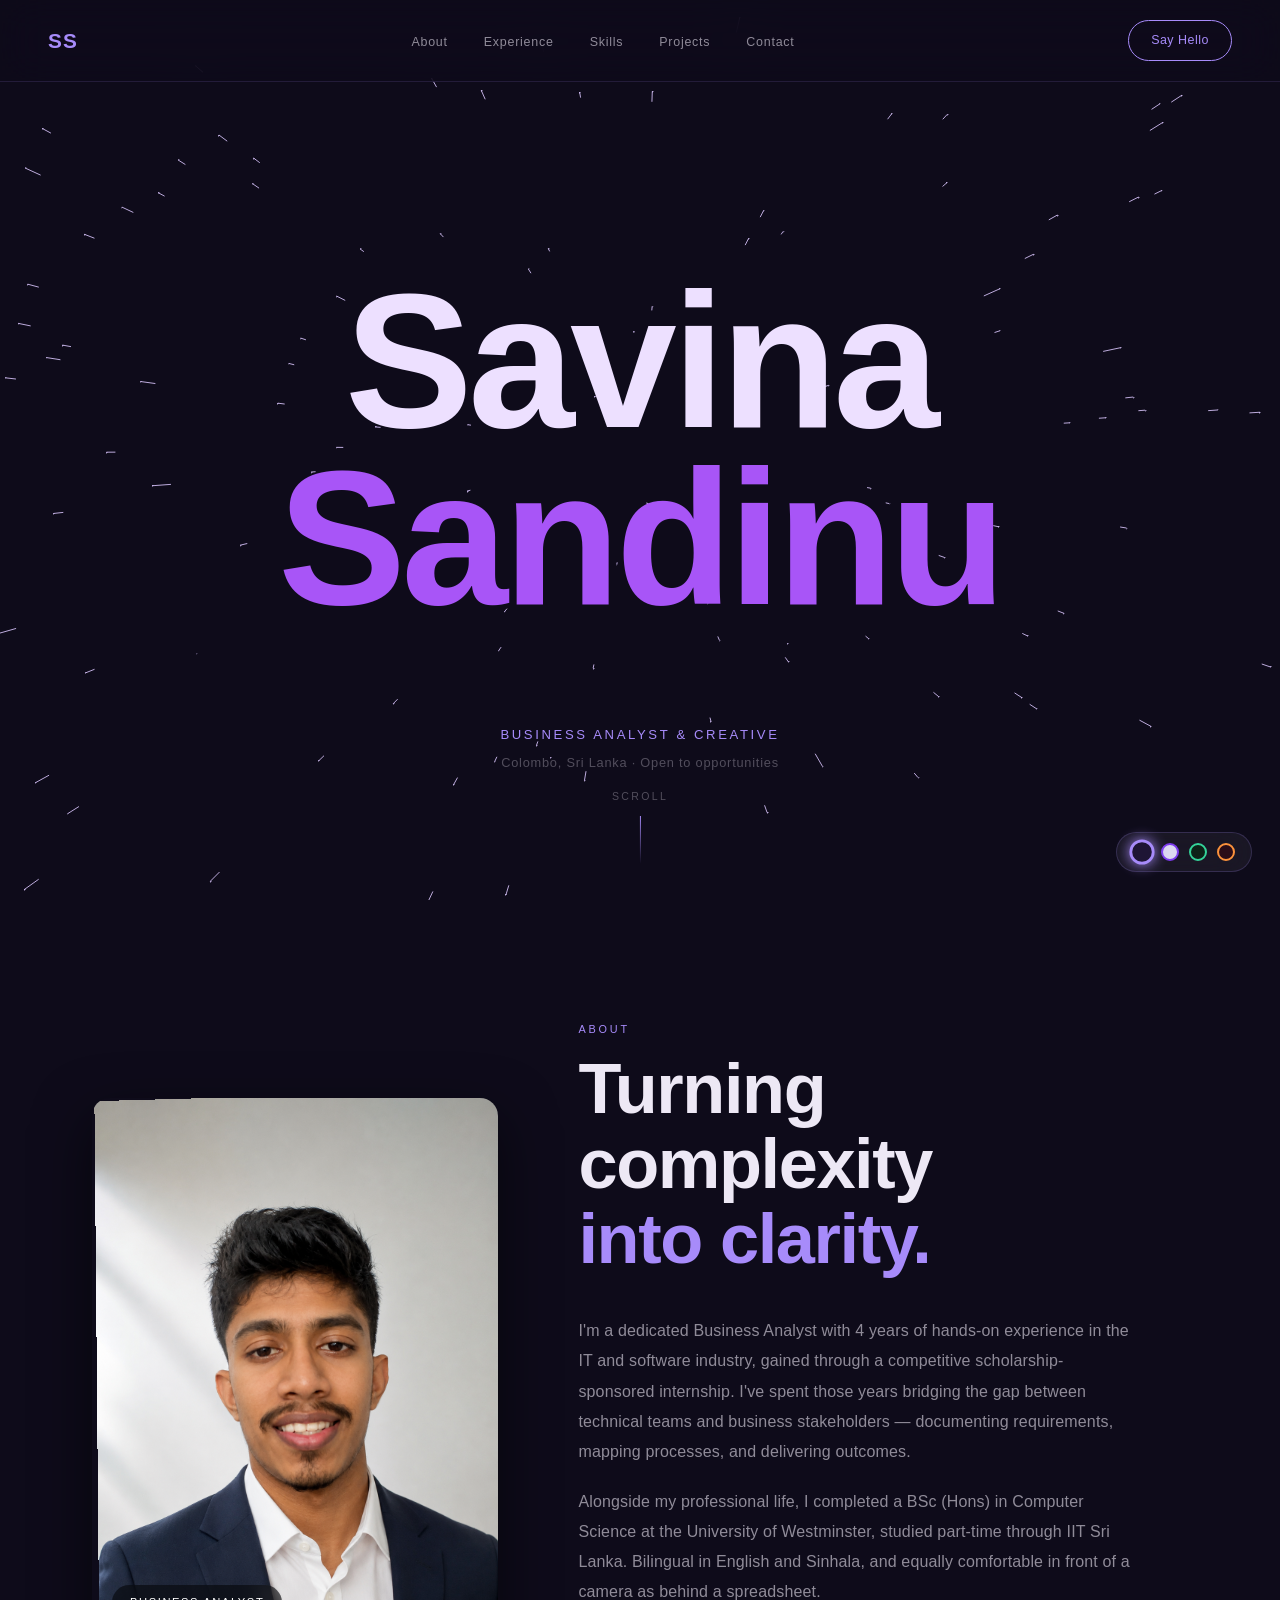
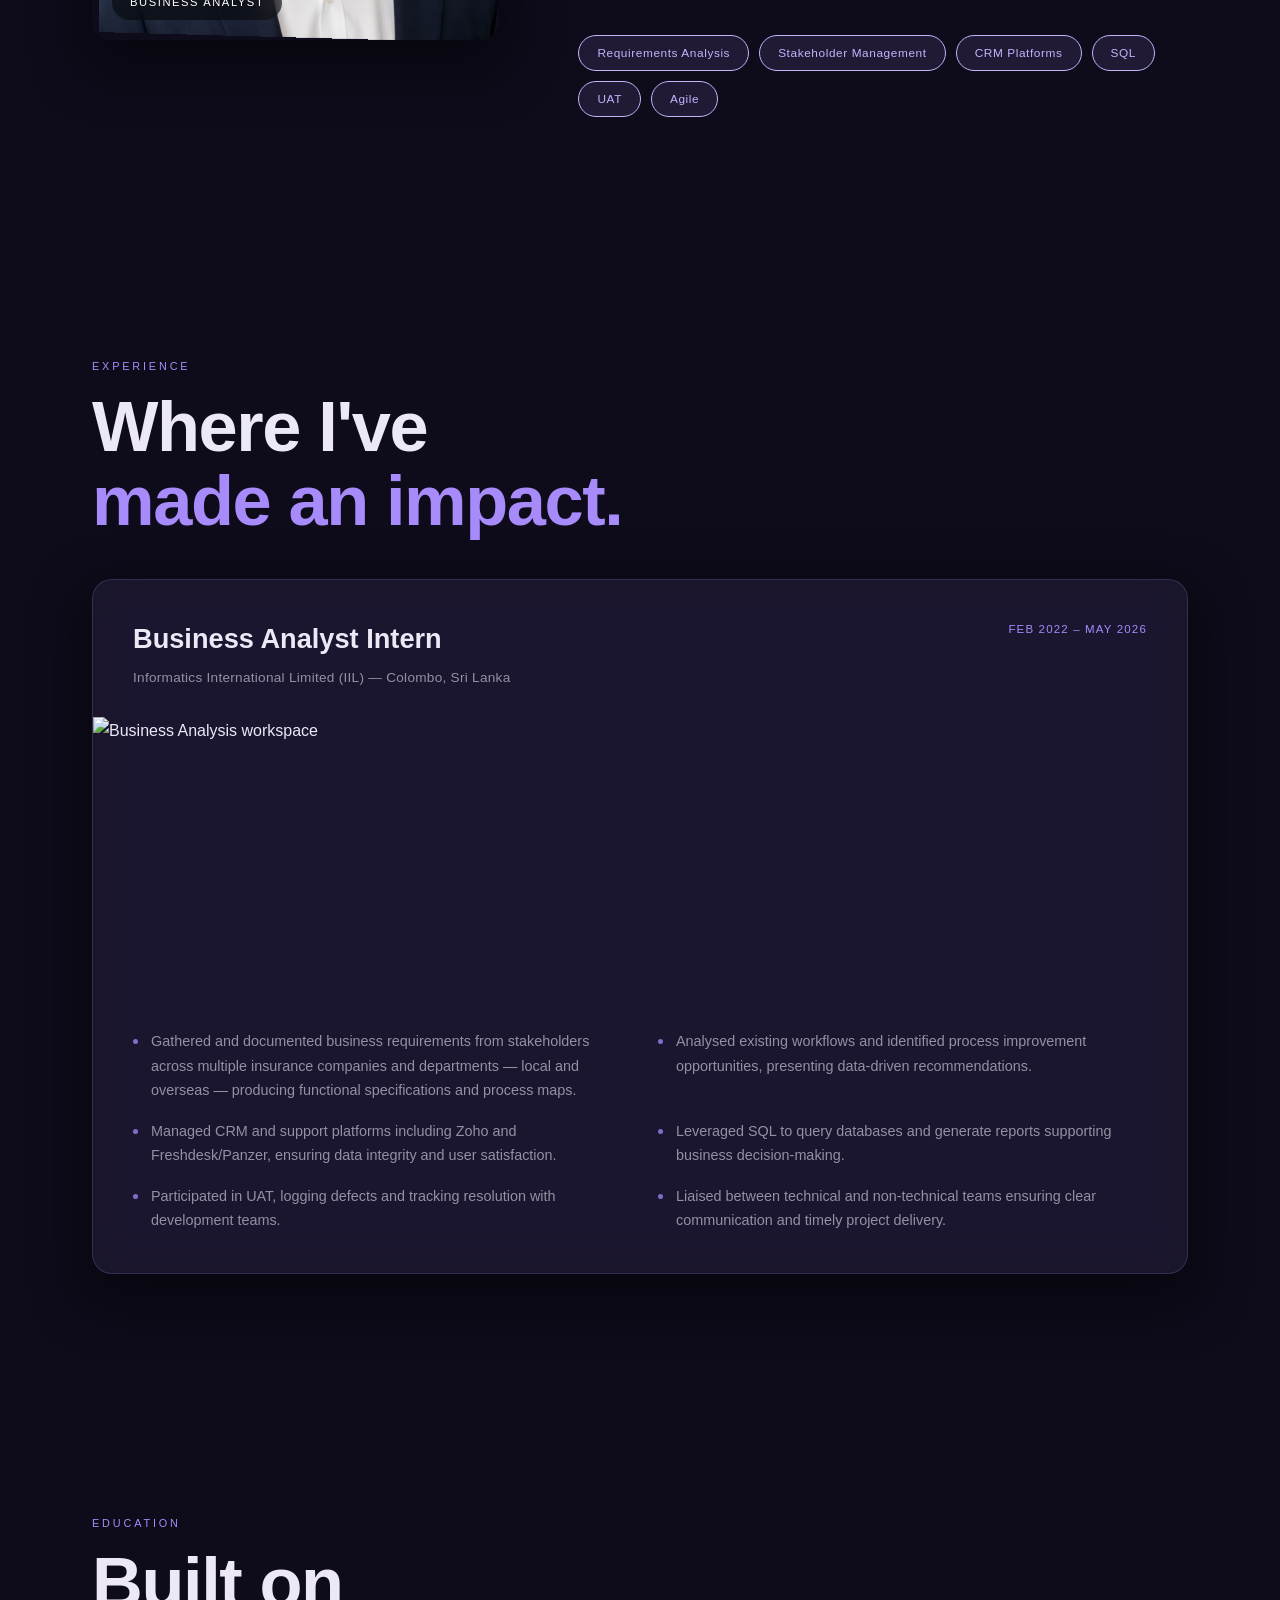
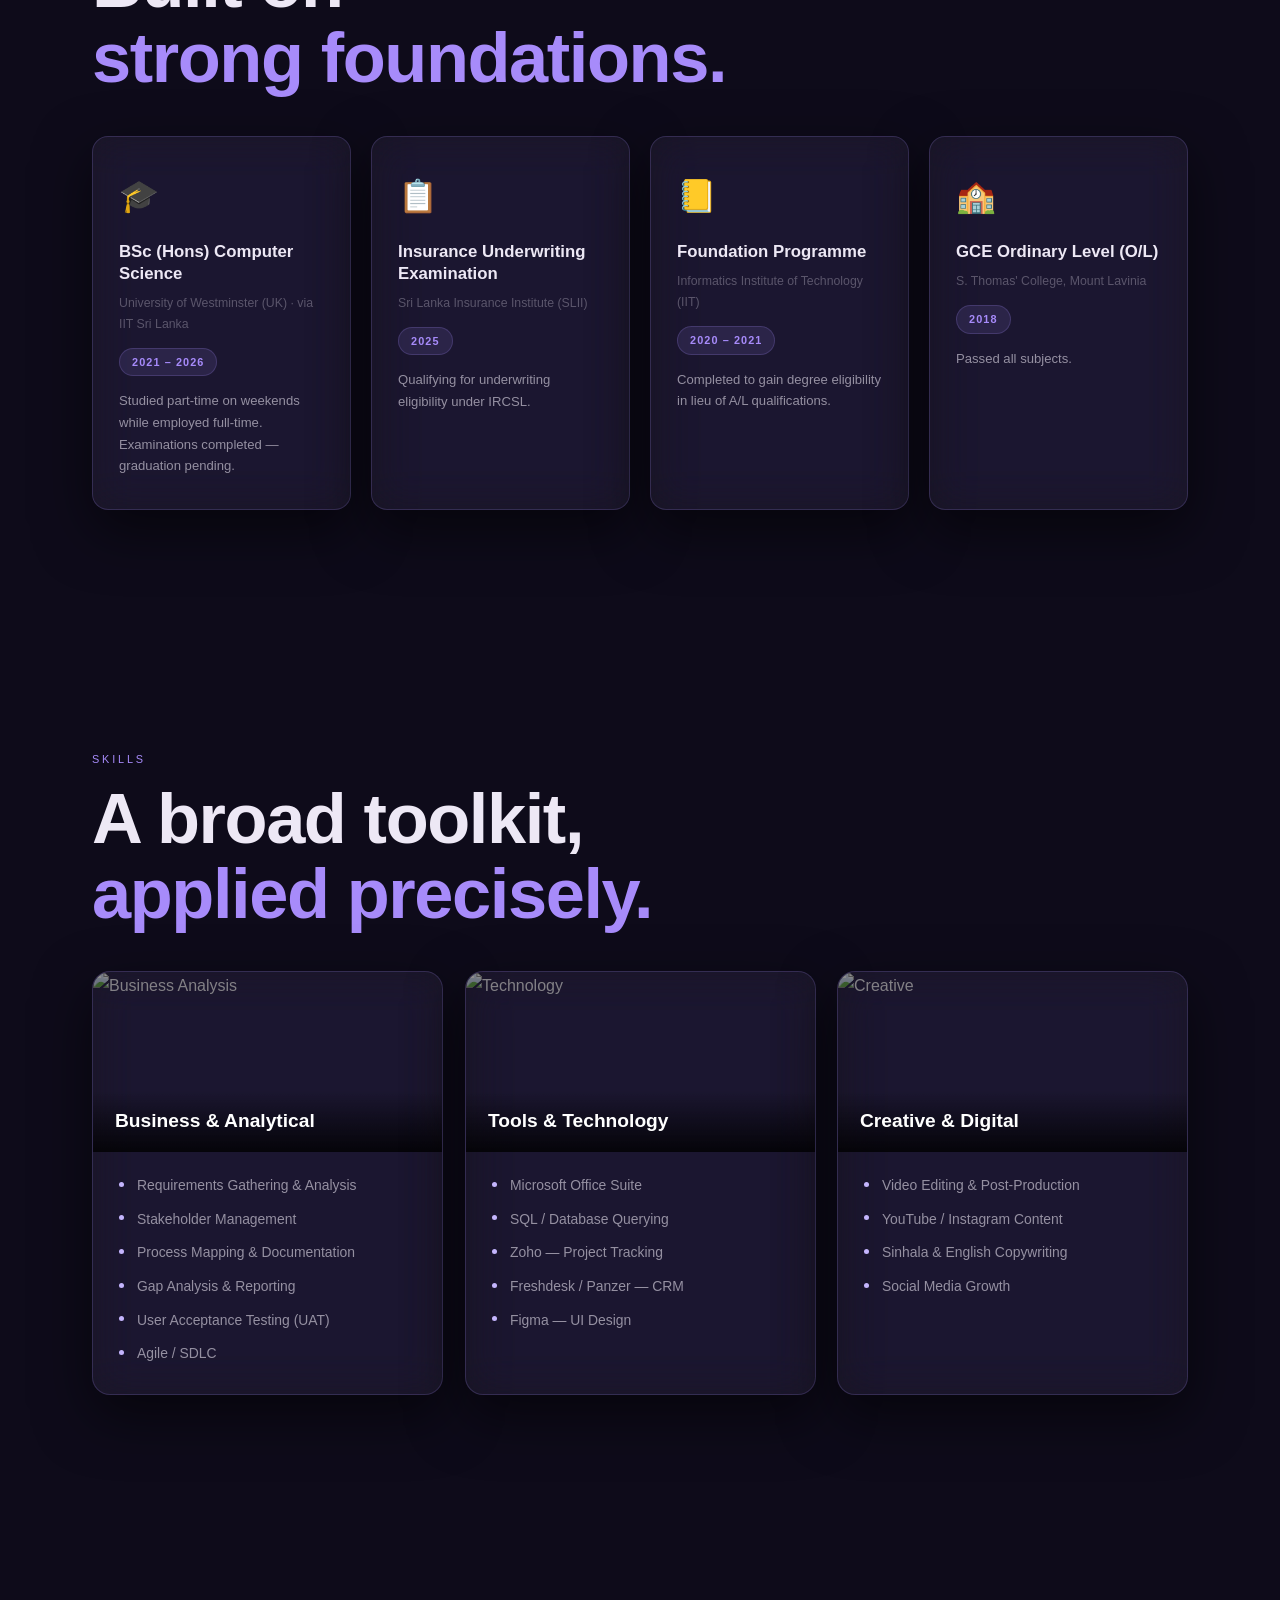
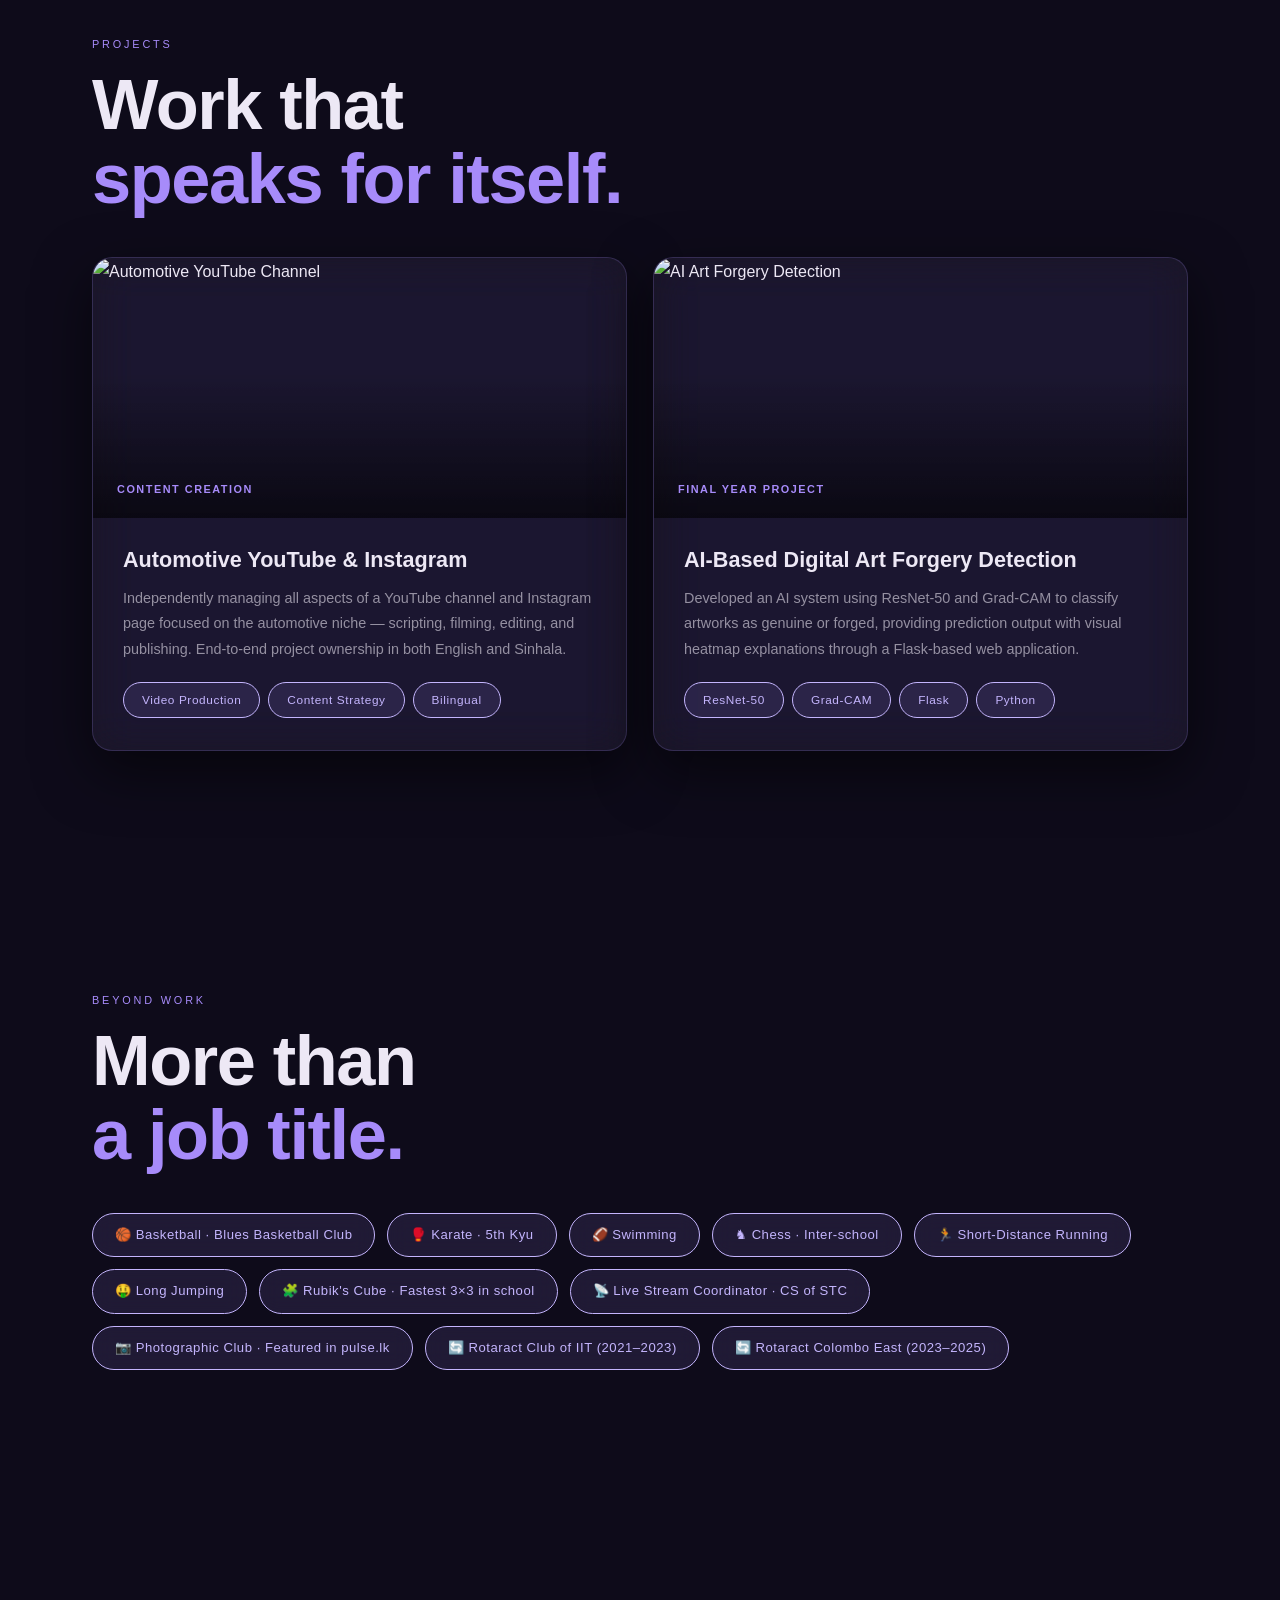
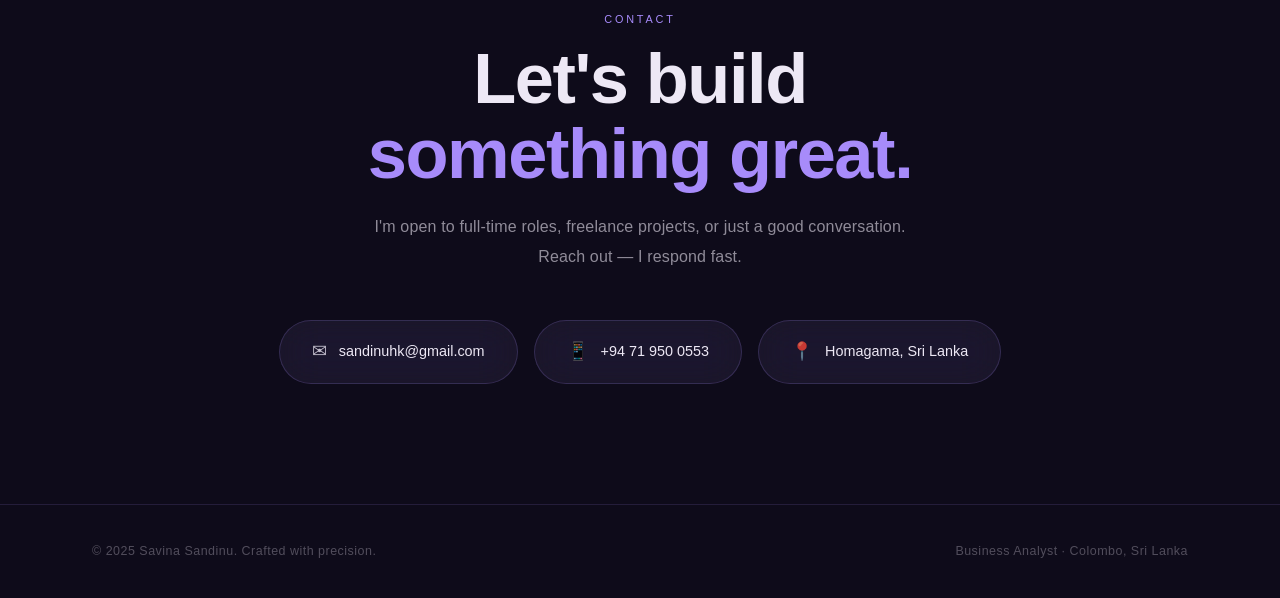
==== commit a0c9d9e5: "Update index.html Updated the location of the main image portrait in About section" ====
--- a/index.html
+++ b/index.html
@@ -51,7 +51,7 @@
         <div class="about-photo-wrap" id="aboutPhoto">
           <div class="photo-frame tilt-card">
             <img
-              src="images/myimage.png"
+              src="myimage.png"
               alt="Savina Sandinu"
               class="about-img"
               id="profileImg"
@@ -301,4 +301,4 @@
 
   <script src="script.js"></script>
 </body>
-</html>+</html>
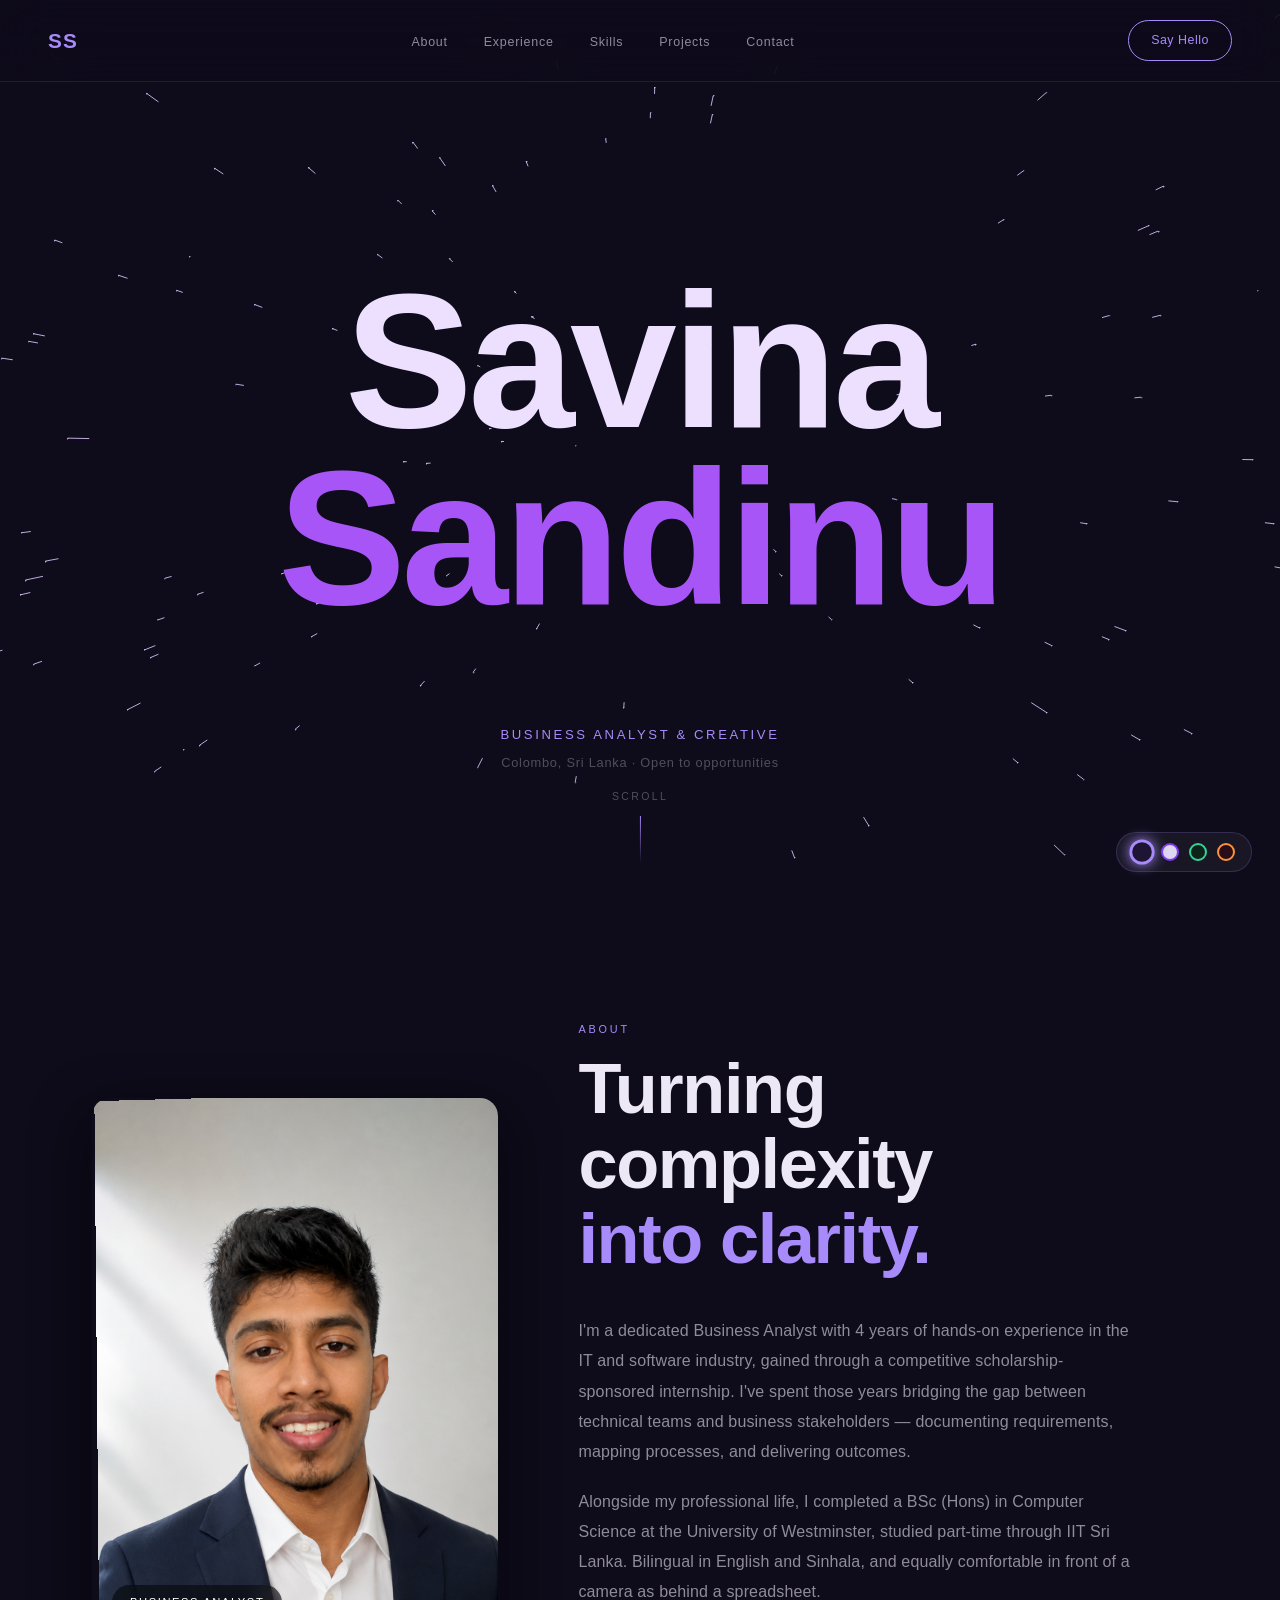
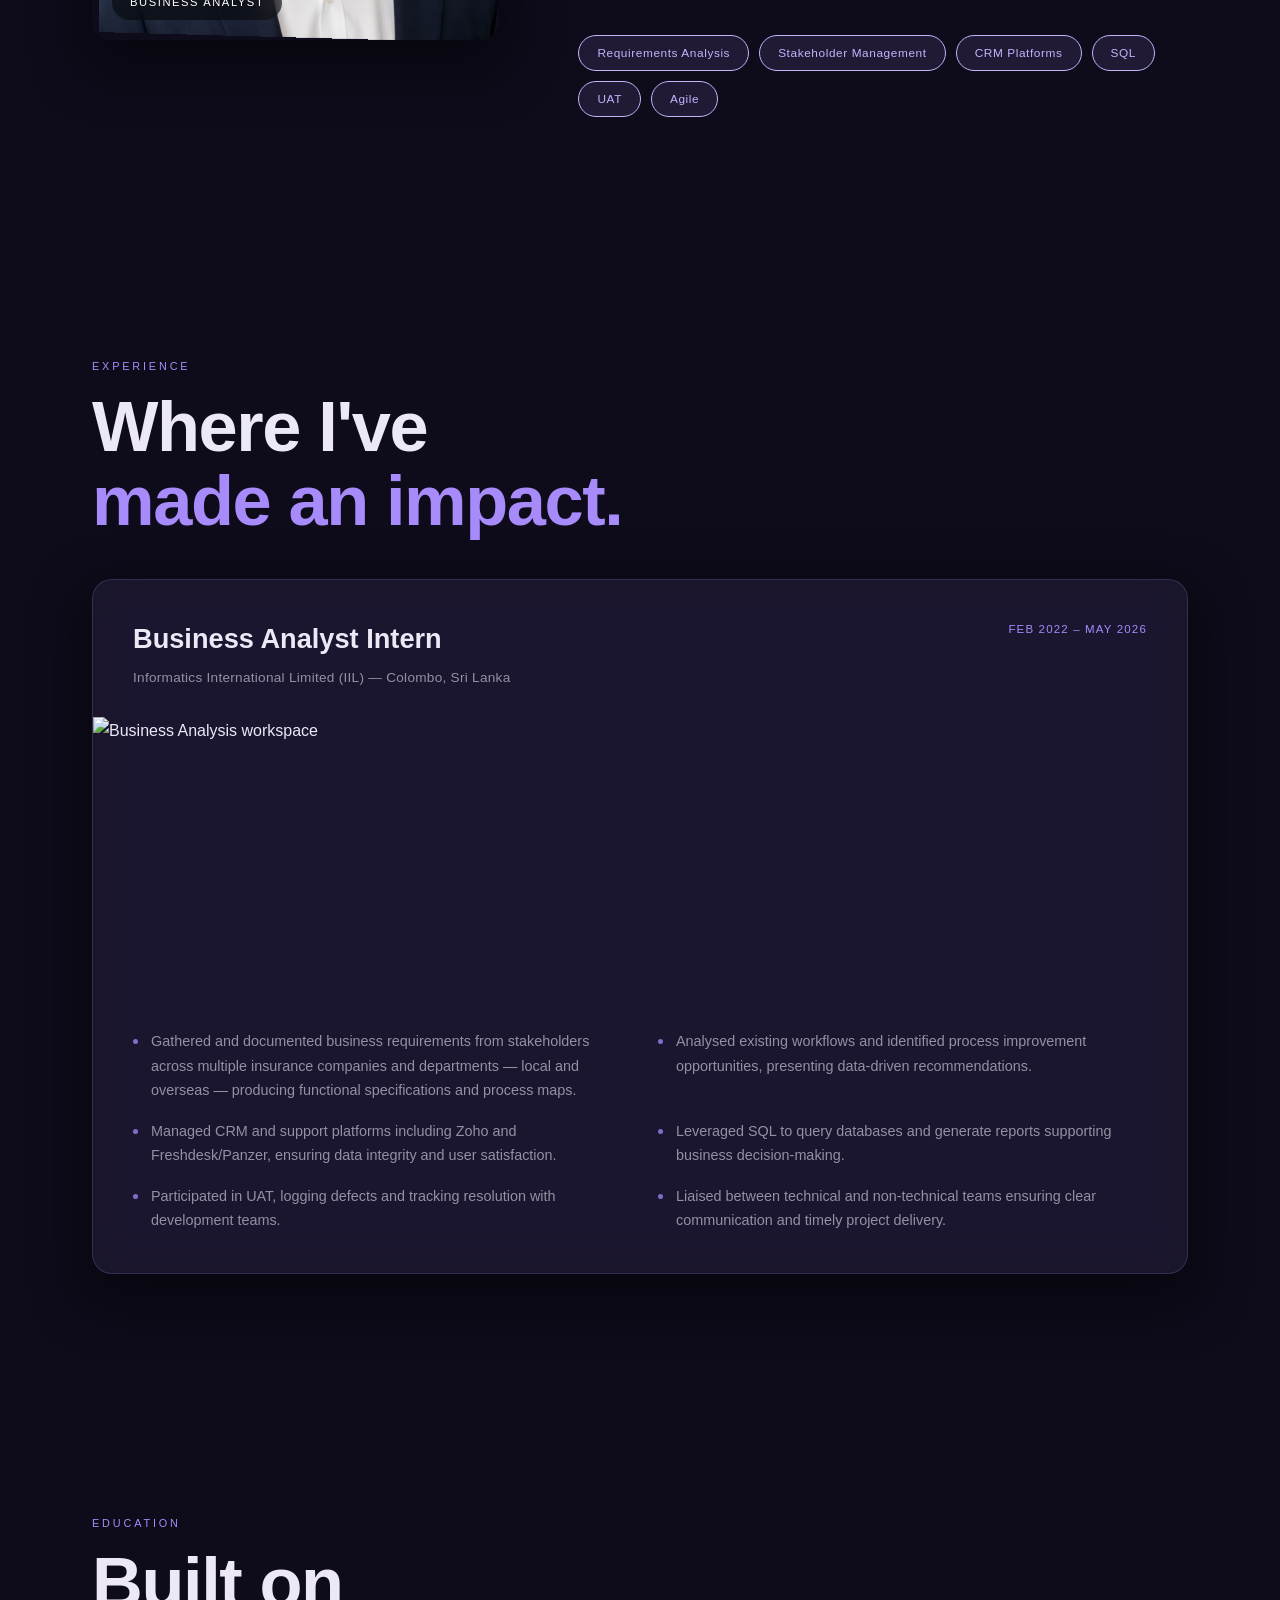
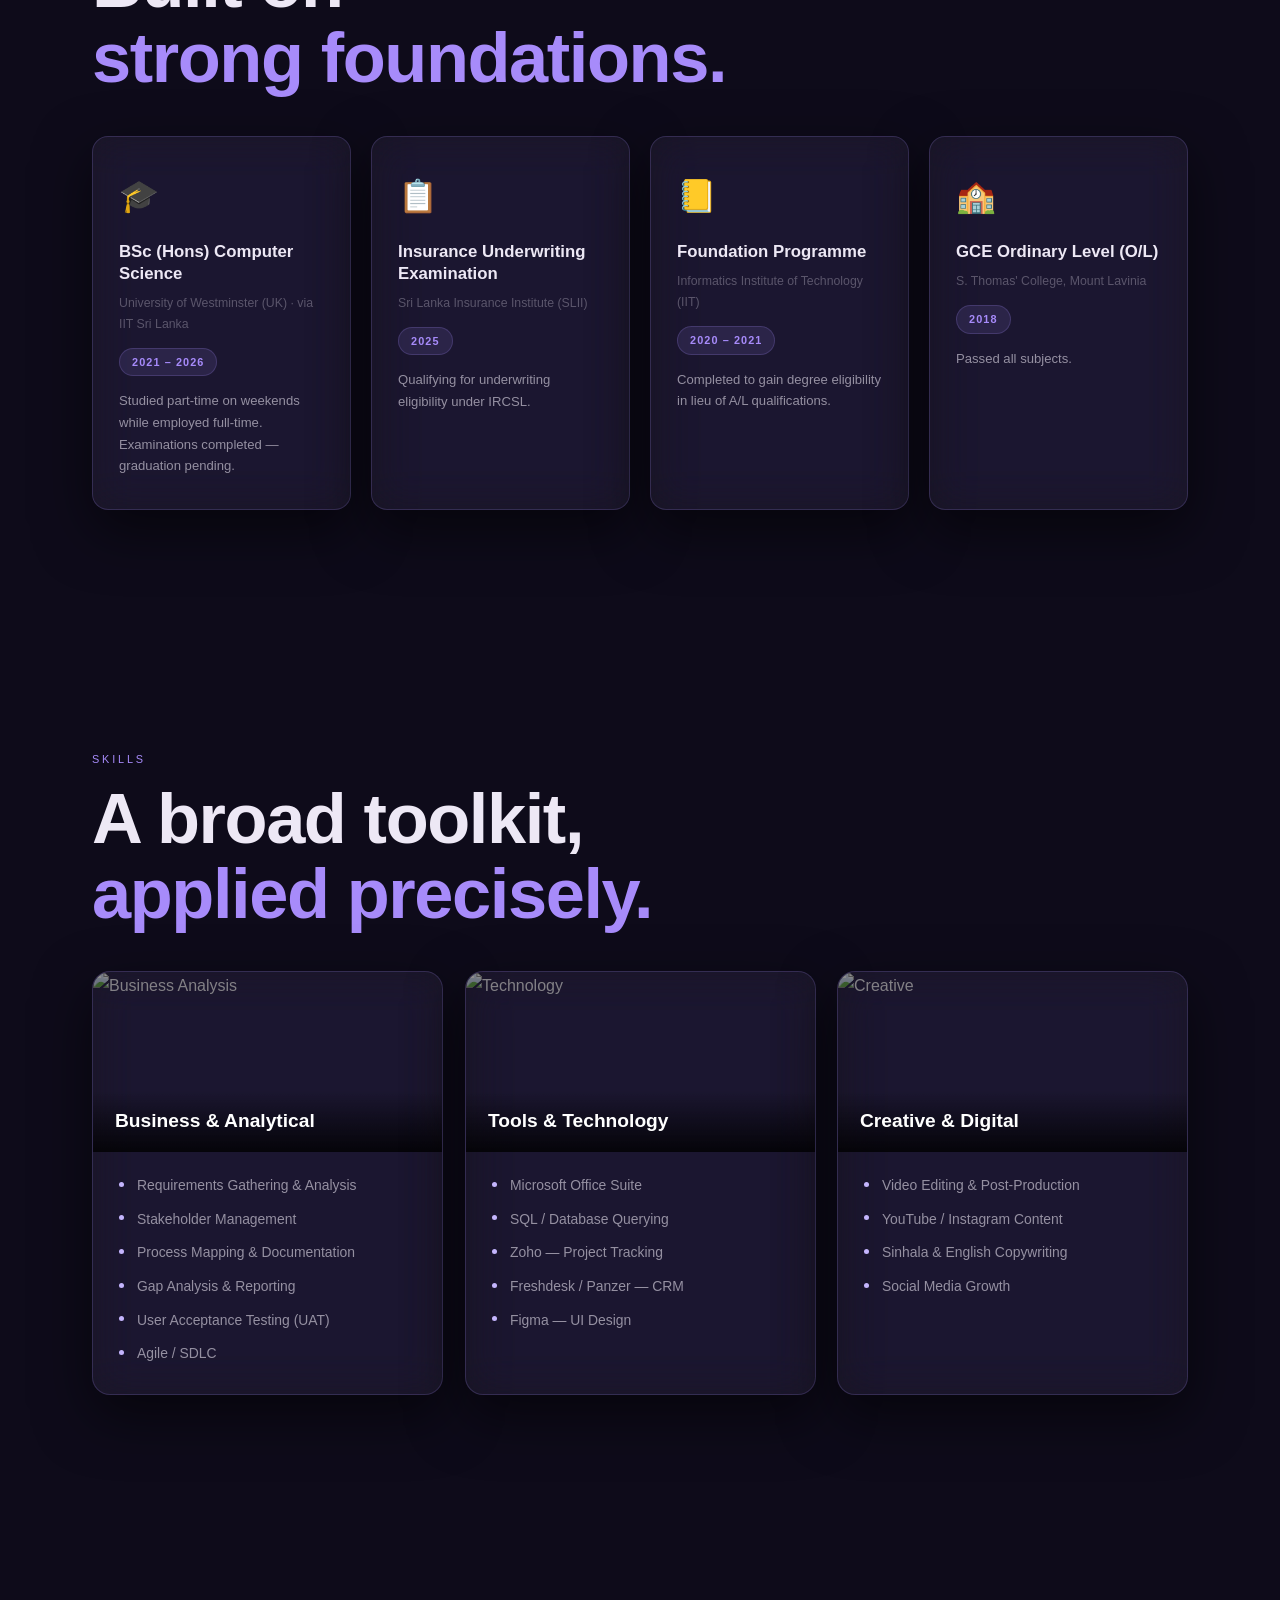
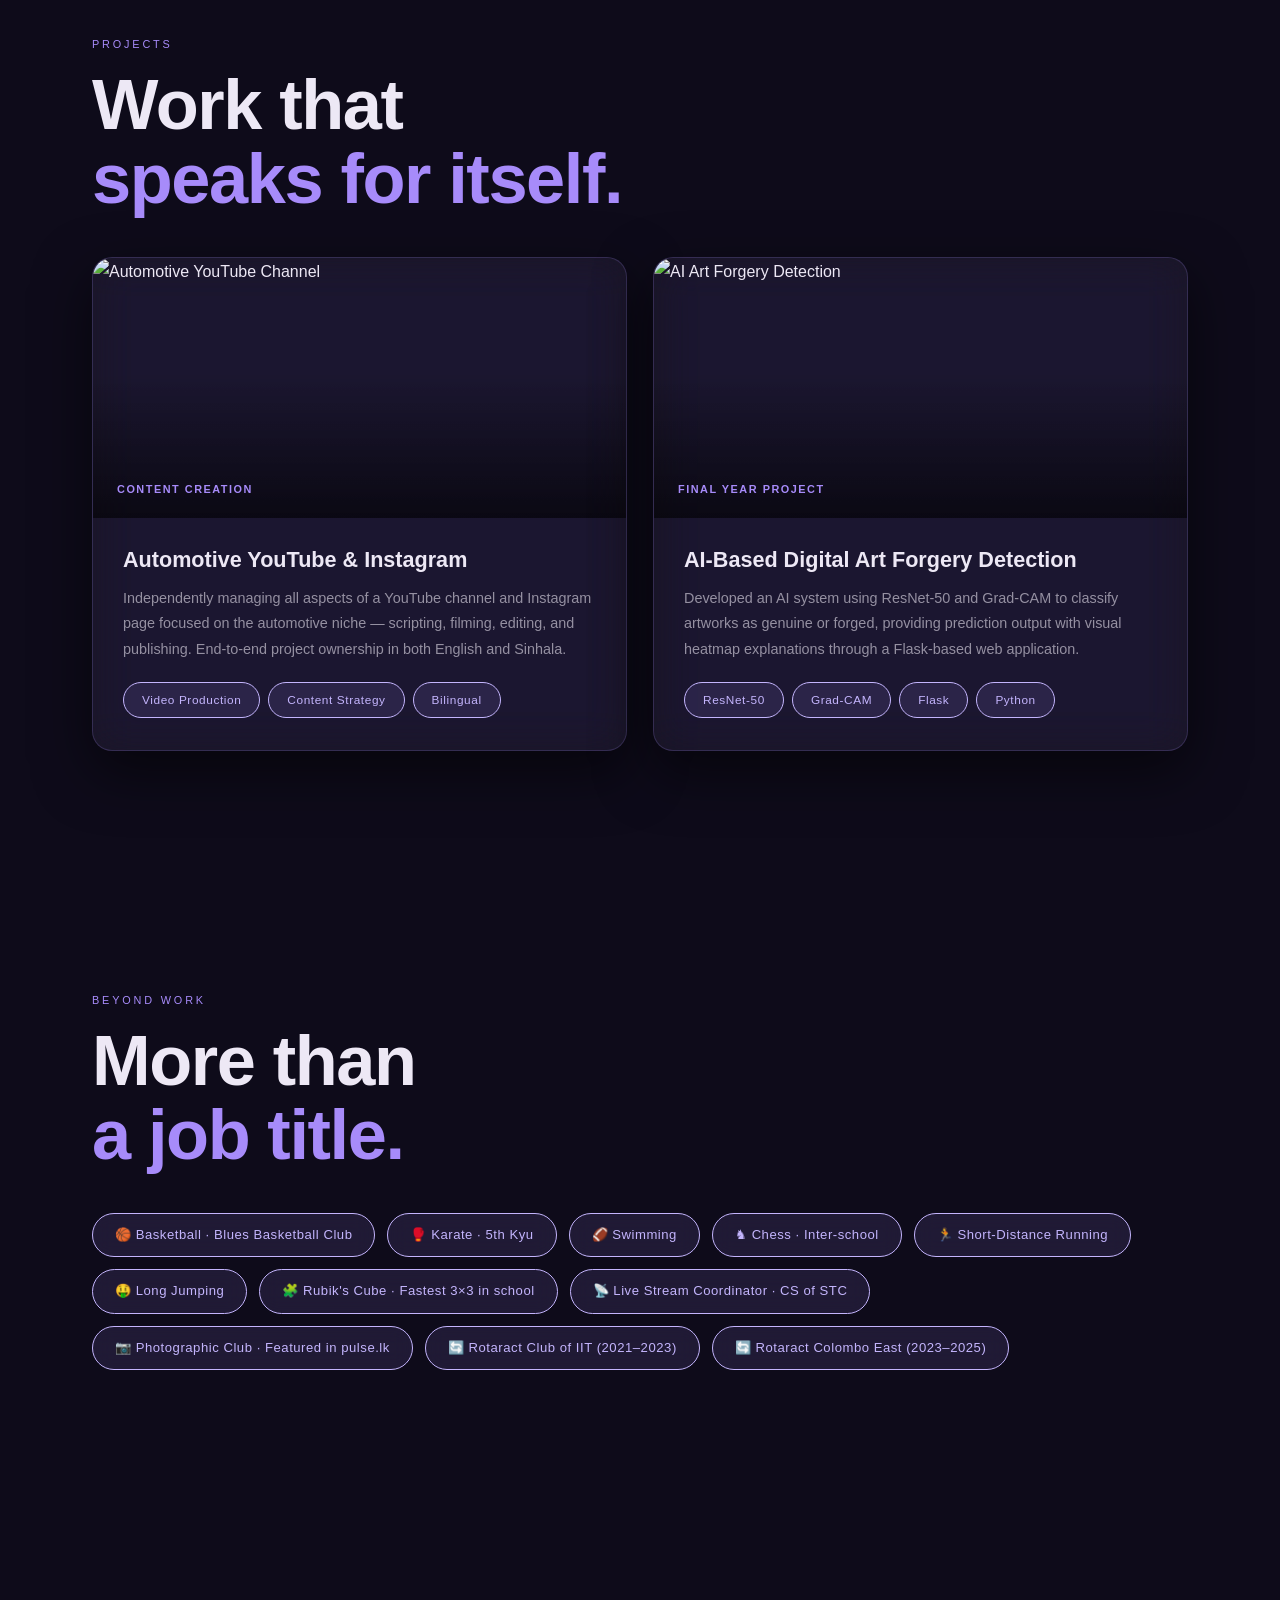
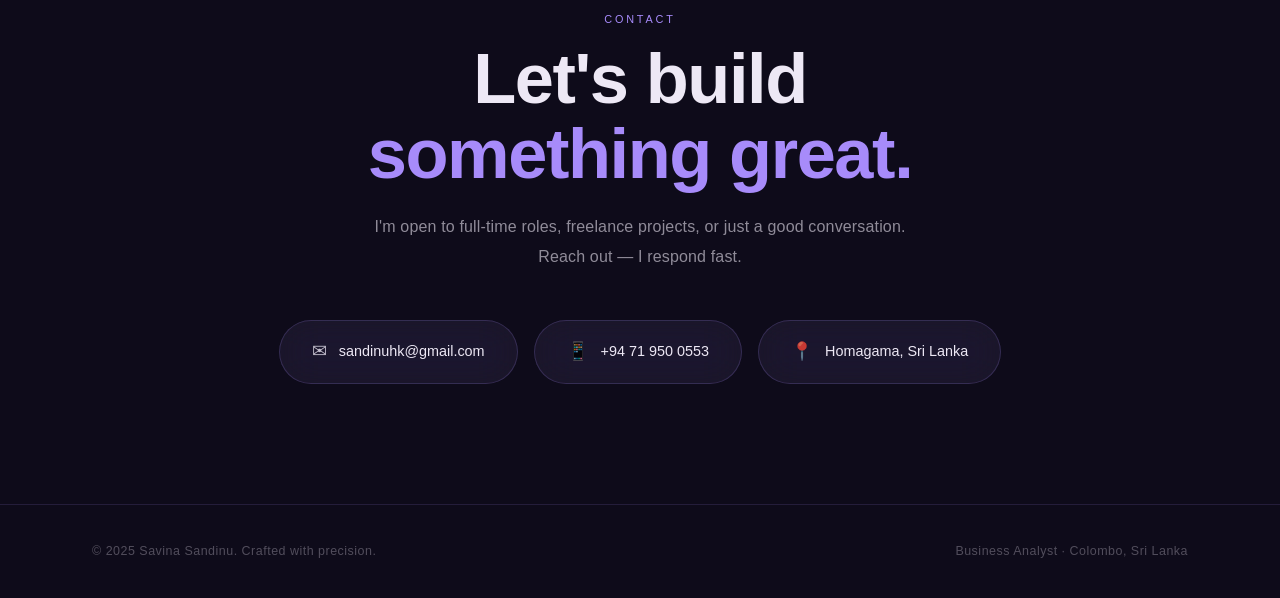
==== commit f65a9793: "Update index.html" ====
--- a/index.html
+++ b/index.html
@@ -51,7 +51,7 @@
         <div class="about-photo-wrap" id="aboutPhoto">
           <div class="photo-frame tilt-card">
             <img
-              src="myimage.png"
+              src="images/myimage.png"
               alt="Savina Sandinu"
               class="about-img"
               id="profileImg"
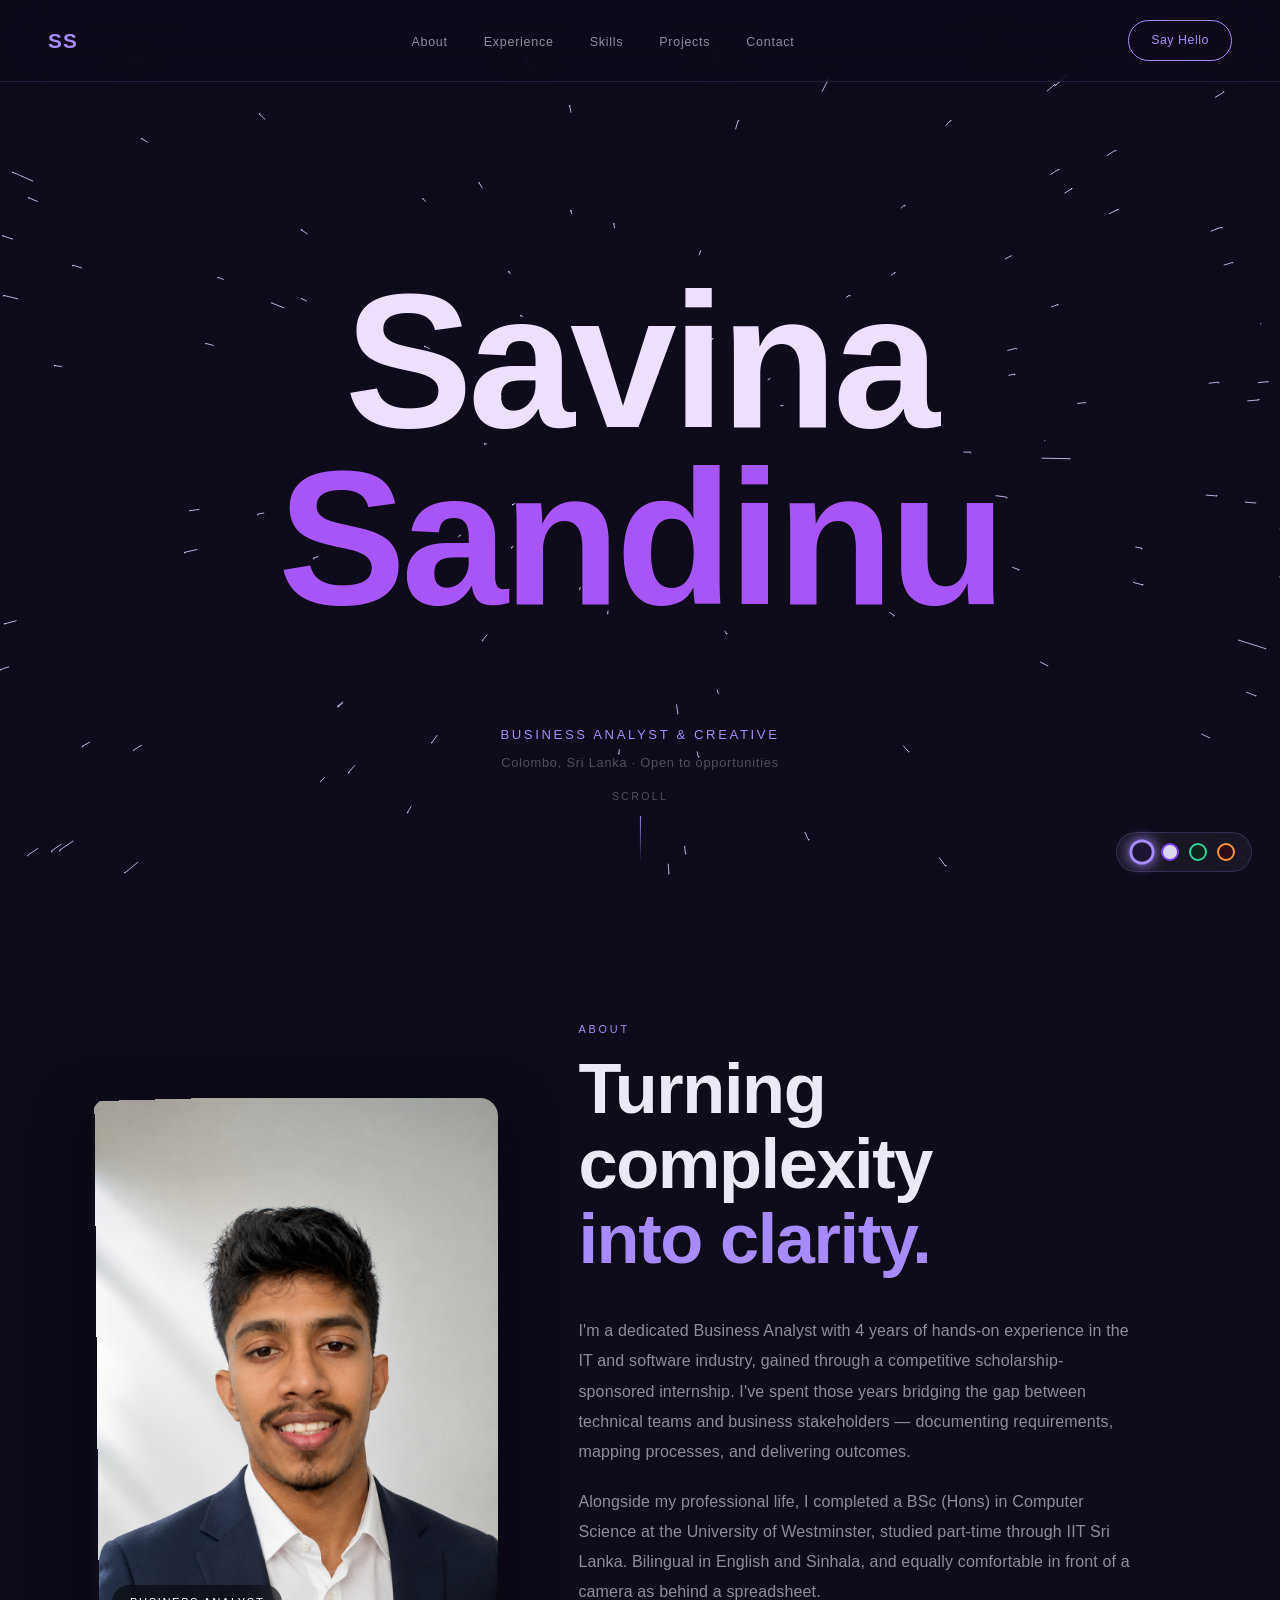
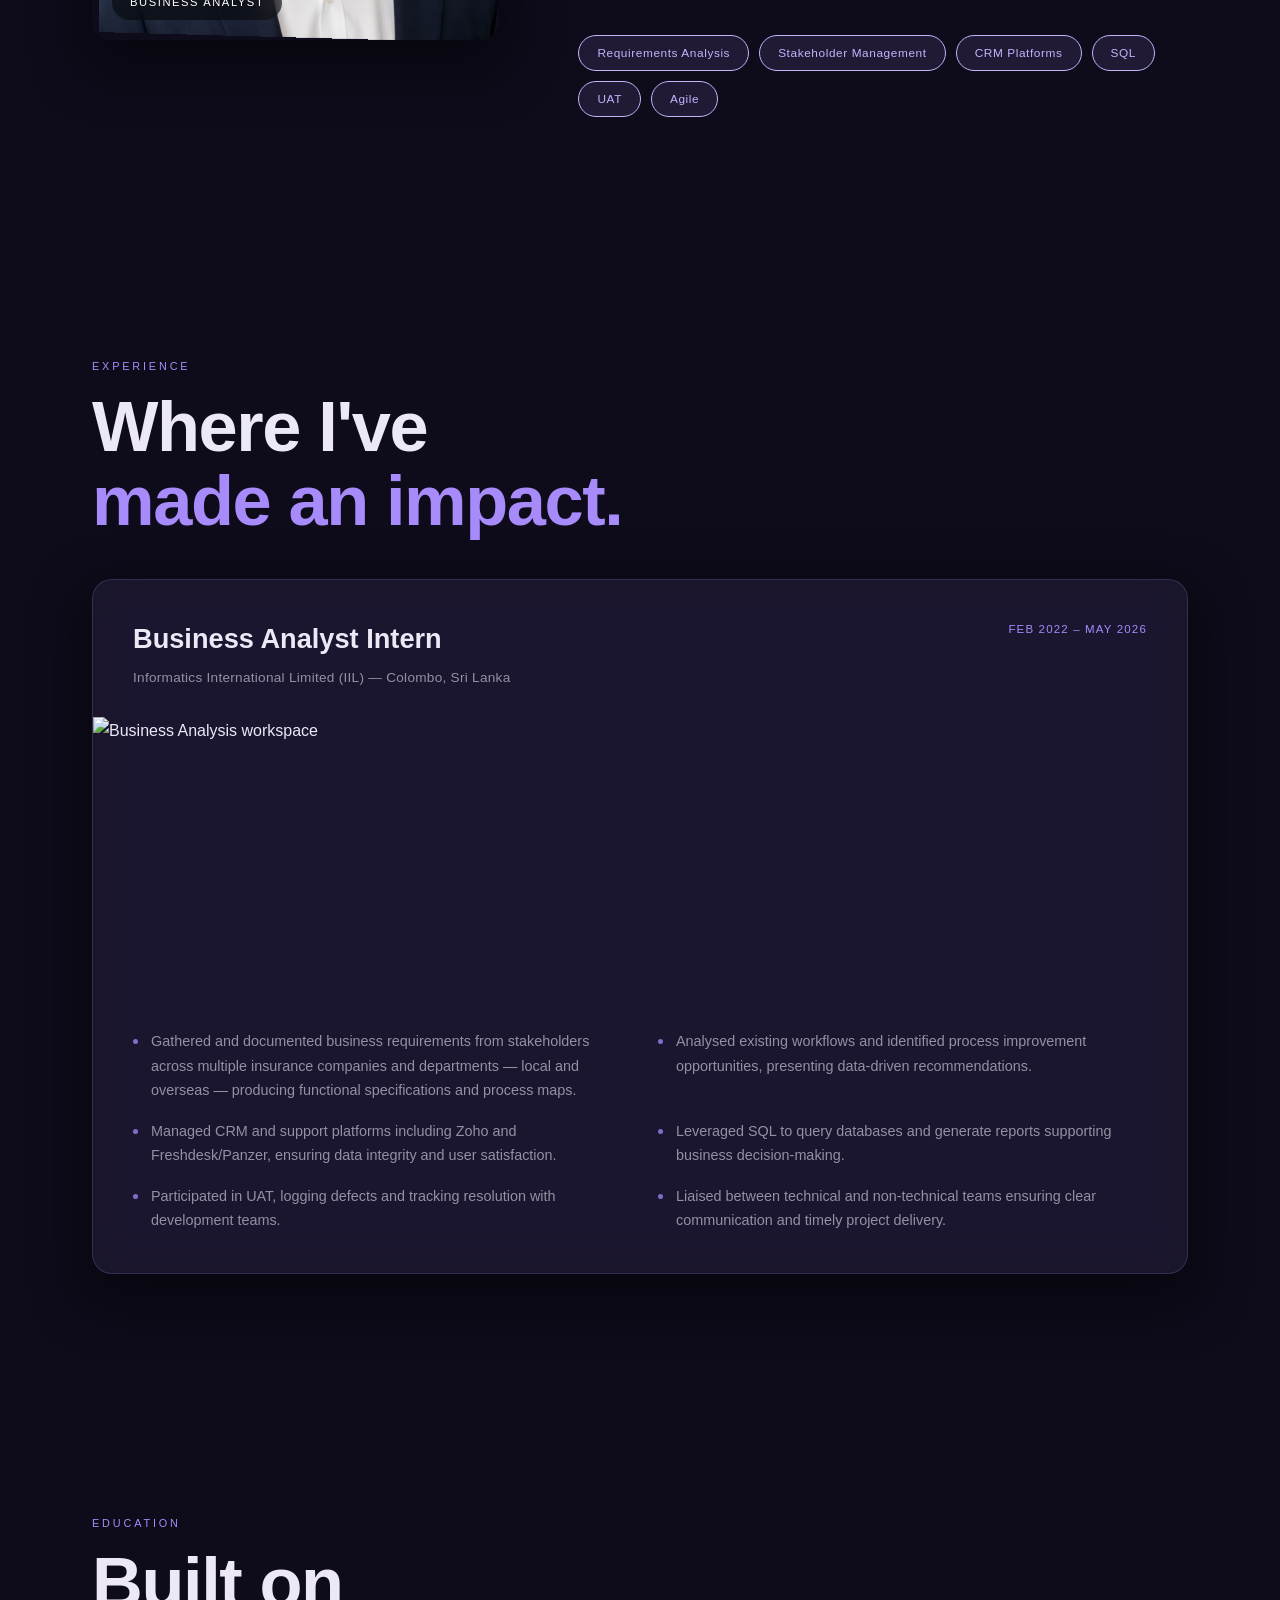
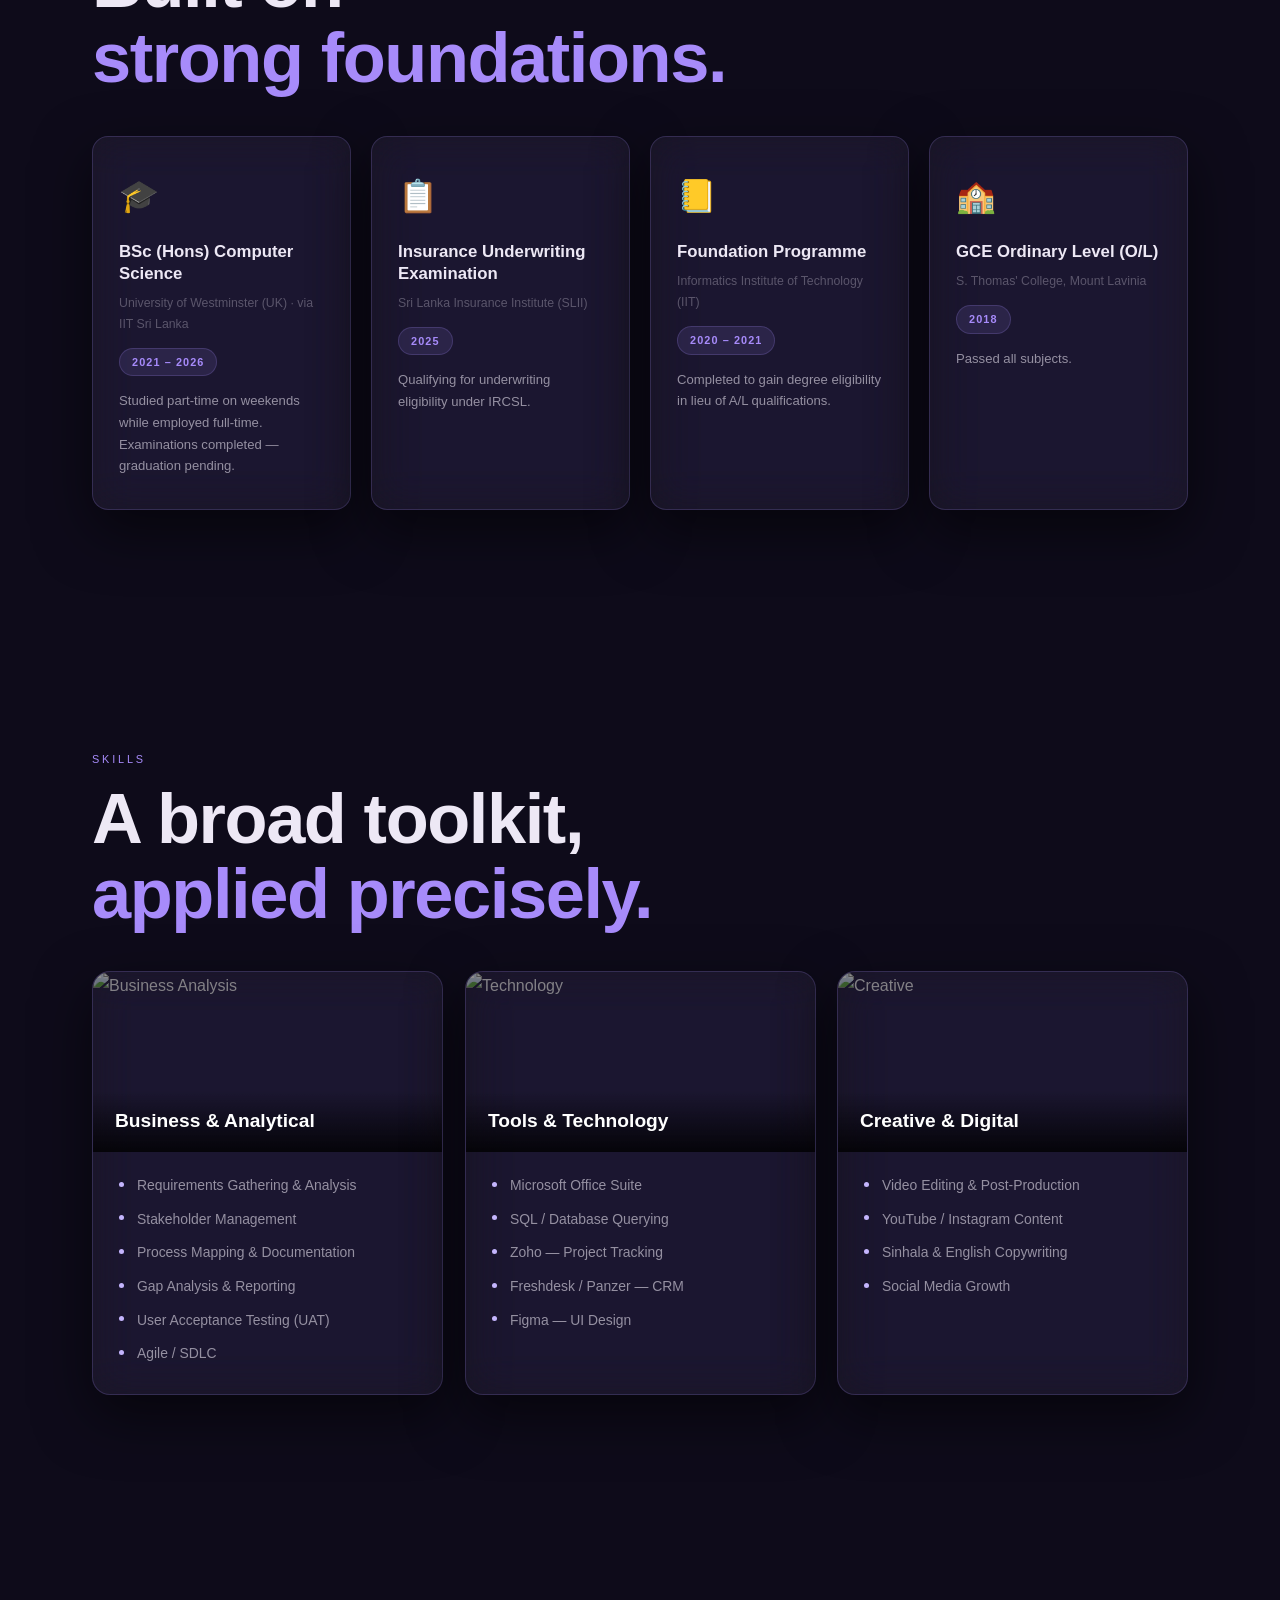
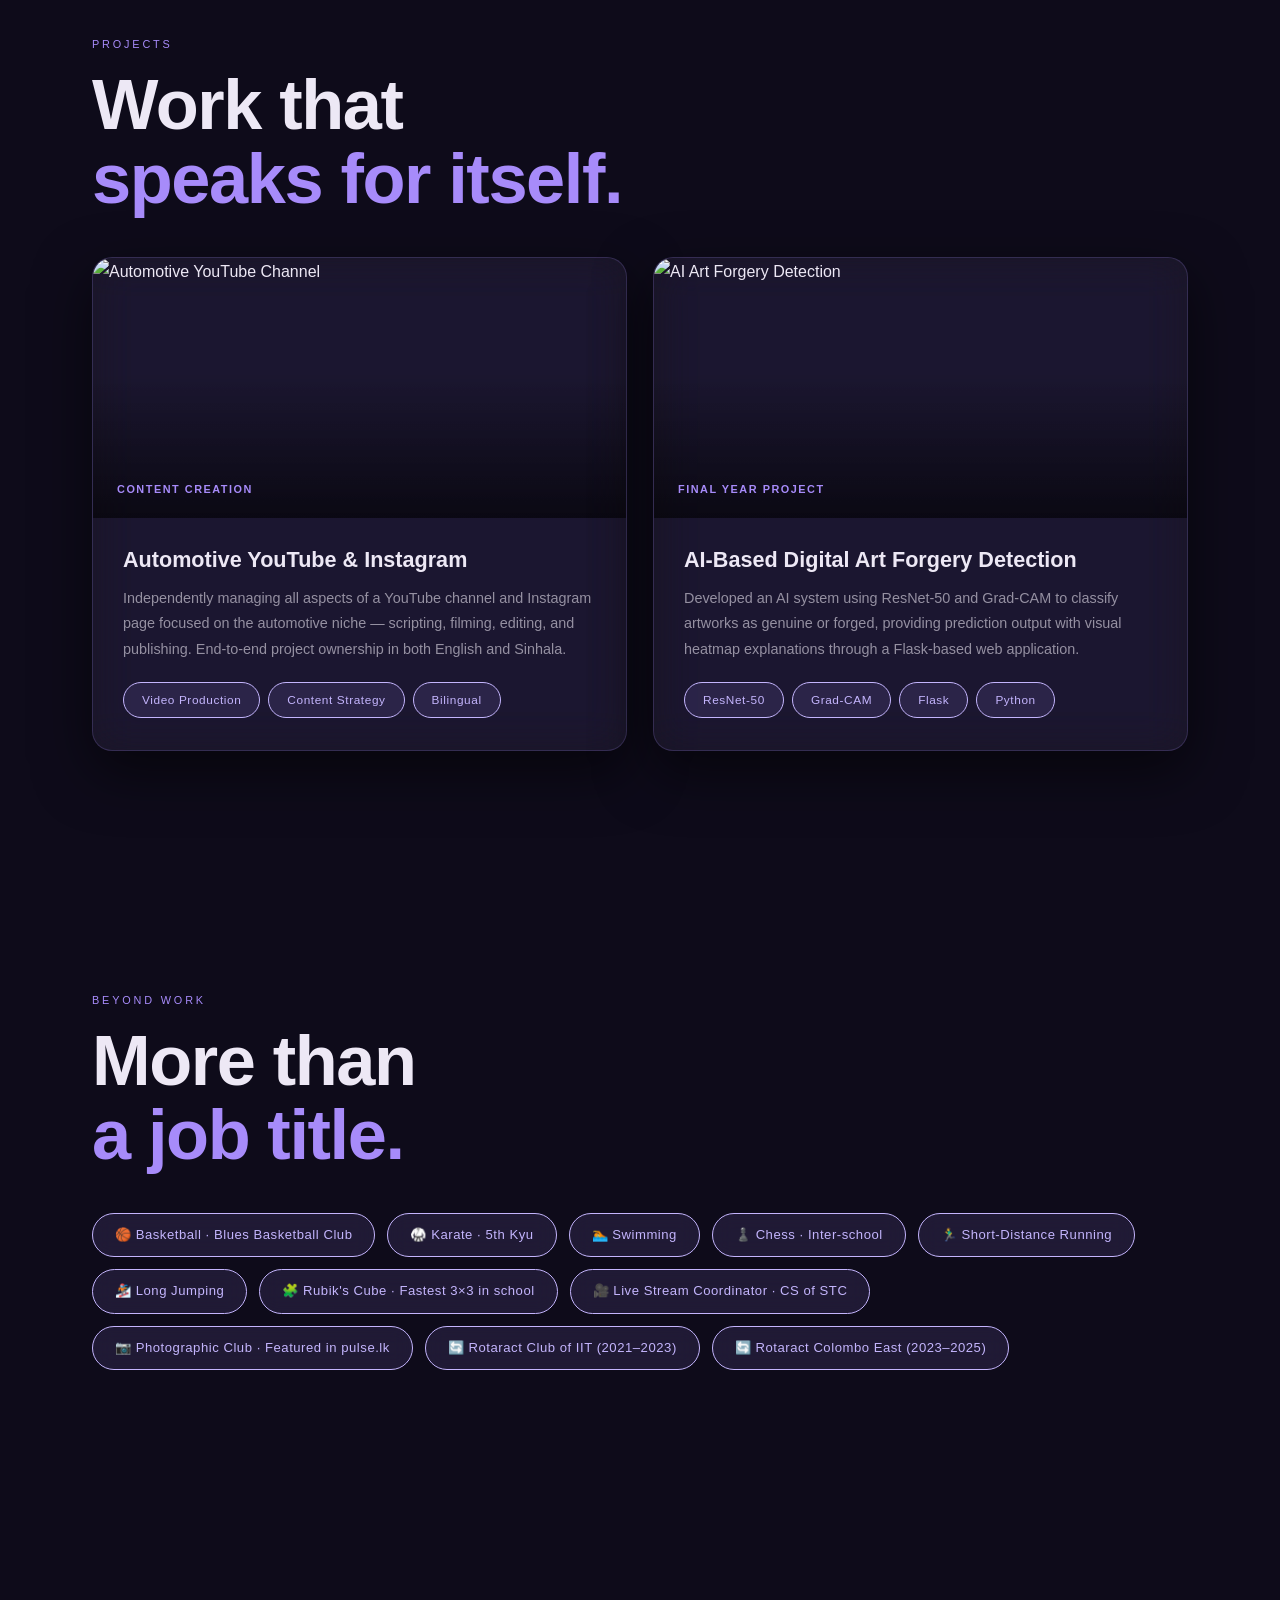
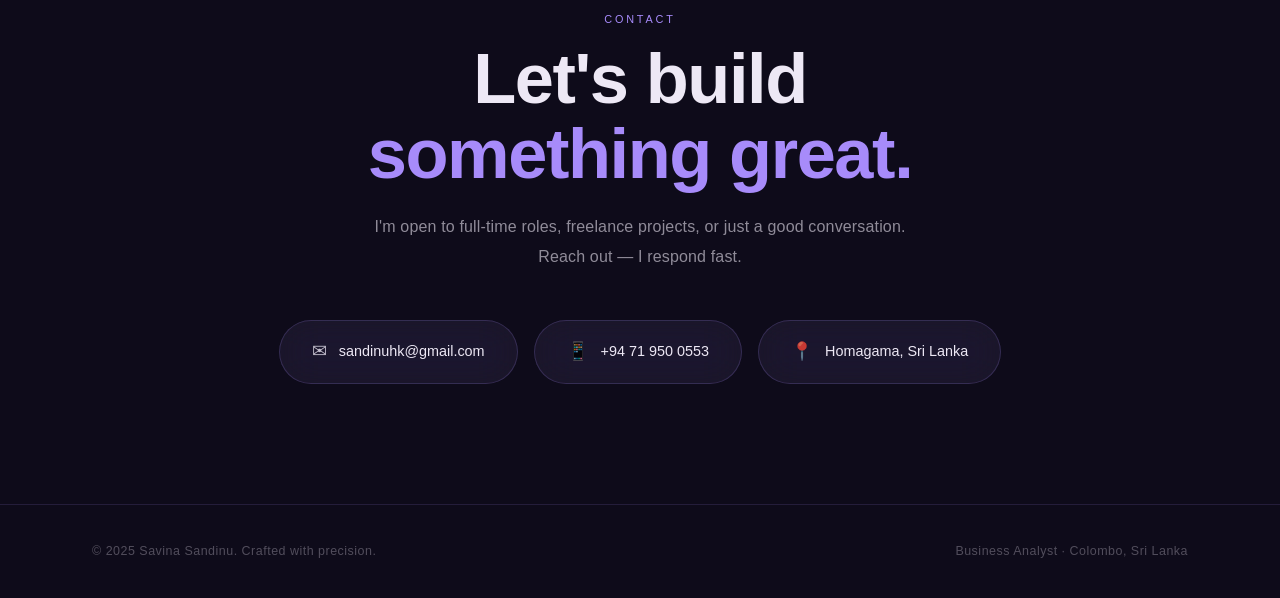
==== commit 3a2b4e59: "Update index.html Updated the emoji codes under the "Beyond Work" section" ====
--- a/index.html
+++ b/index.html
@@ -246,13 +246,13 @@
       <h2 class="section-heading reveal-up">More than<br /><em>a job title.</em></h2>
       <div class="extras-pills reveal-up">
         <span class="tag extra-tag">&#127936; Basketball &middot; Blues Basketball Club</span>
-        <span class="tag extra-tag">&#129354; Karate &middot; 5th Kyu</span>
-        <span class="tag extra-tag">&#127944; Swimming</span>
-        <span class="tag extra-tag">&#9822;&#65039; Chess &middot; Inter-school</span>
-        <span class="tag extra-tag">&#127939; Short-Distance Running</span>
-        <span class="tag extra-tag">&#129297; Long Jumping</span>
+        <span class="tag extra-tag">&#129355; Karate &middot; 5th Kyu</span>
+        <span class="tag extra-tag">&#127946; Swimming</span>
+        <span class="tag extra-tag">&#9823;&#65039; Chess &middot; Inter-school</span>
+        <span class="tag extra-tag">&#127939;&#8205;&#9794;&#65039; Short-Distance Running</span>
+        <span class="tag extra-tag">&#127938; Long Jumping</span>
         <span class="tag extra-tag">&#129513; Rubik's Cube &middot; Fastest 3&times;3 in school</span>
-        <span class="tag extra-tag">&#128225; Live Stream Coordinator &middot; CS of STC</span>
+        <span class="tag extra-tag">&#127909; Live Stream Coordinator &middot; CS of STC</span>
         <span class="tag extra-tag">&#128247; Photographic Club &middot; Featured in pulse.lk</span>
         <span class="tag extra-tag">&#128260; Rotaract Club of IIT (2021&ndash;2023)</span>
         <span class="tag extra-tag">&#128260; Rotaract Colombo East (2023&ndash;2025)</span>
